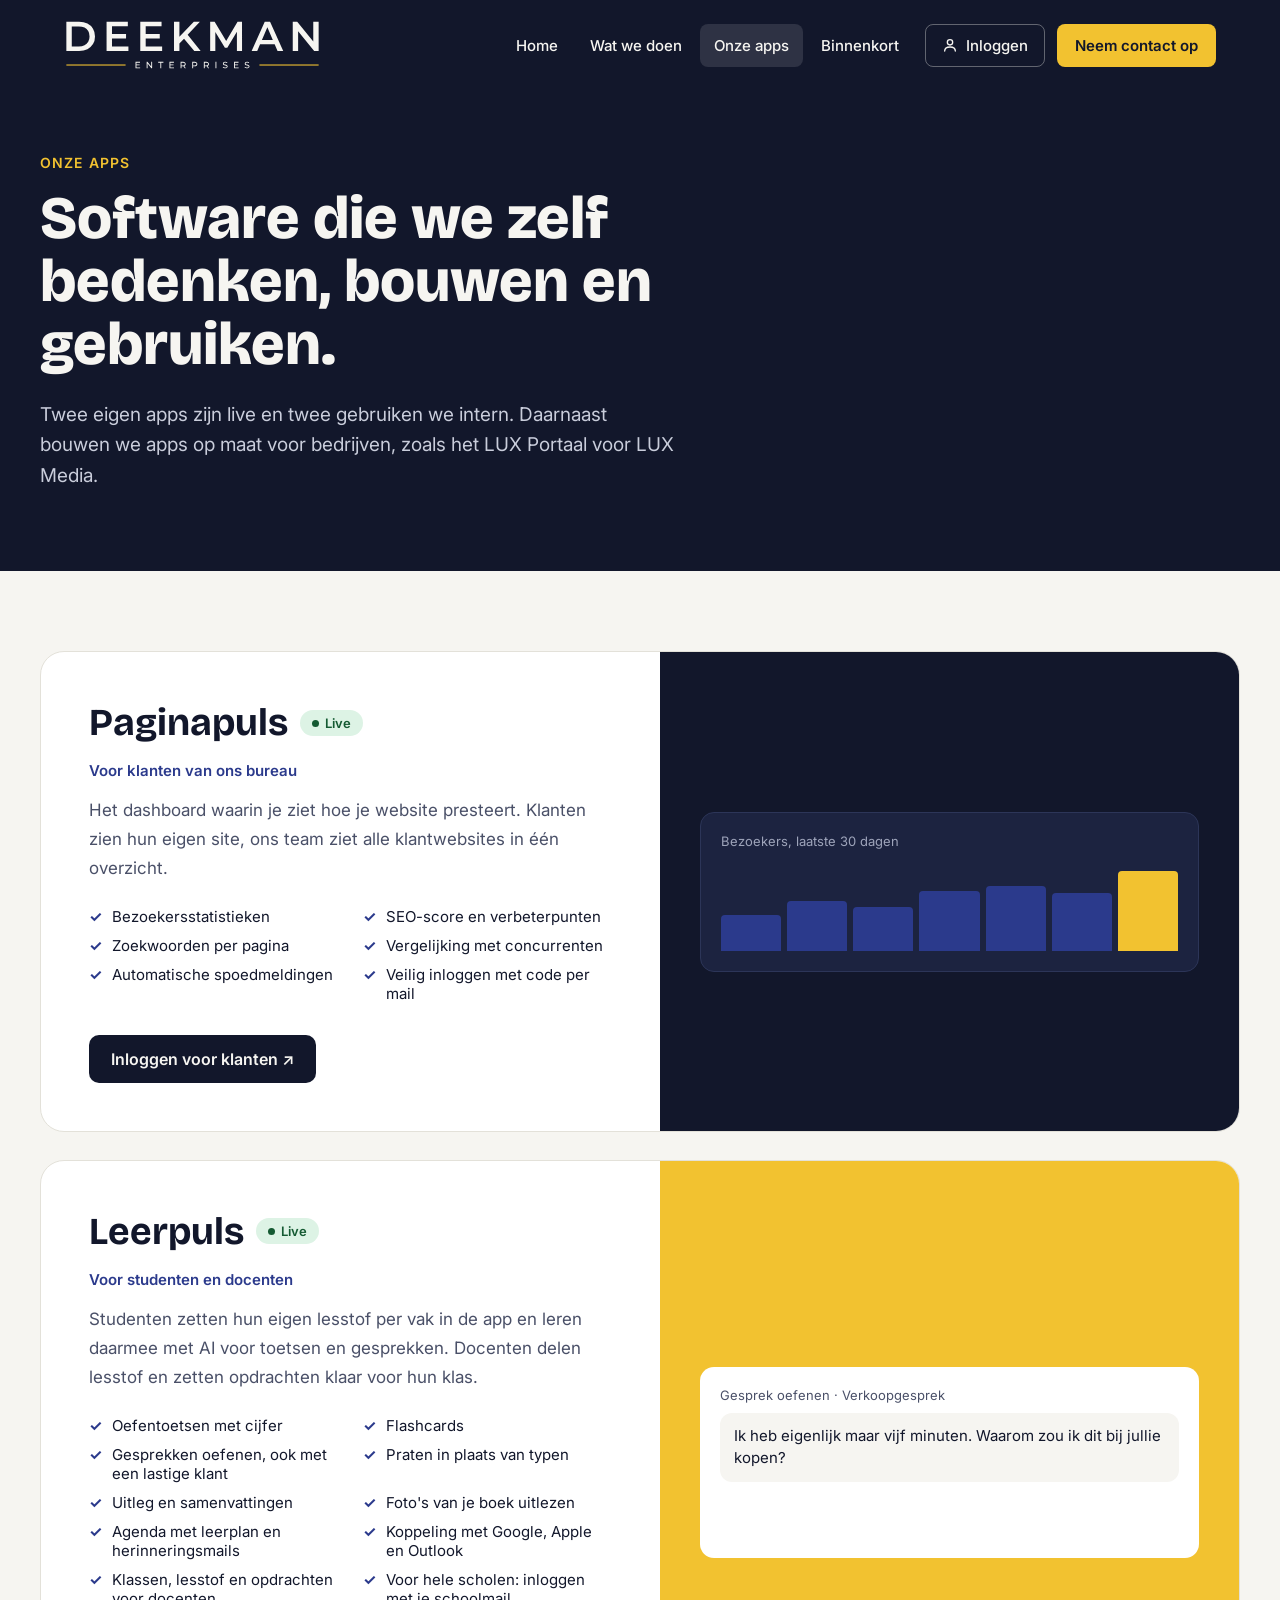
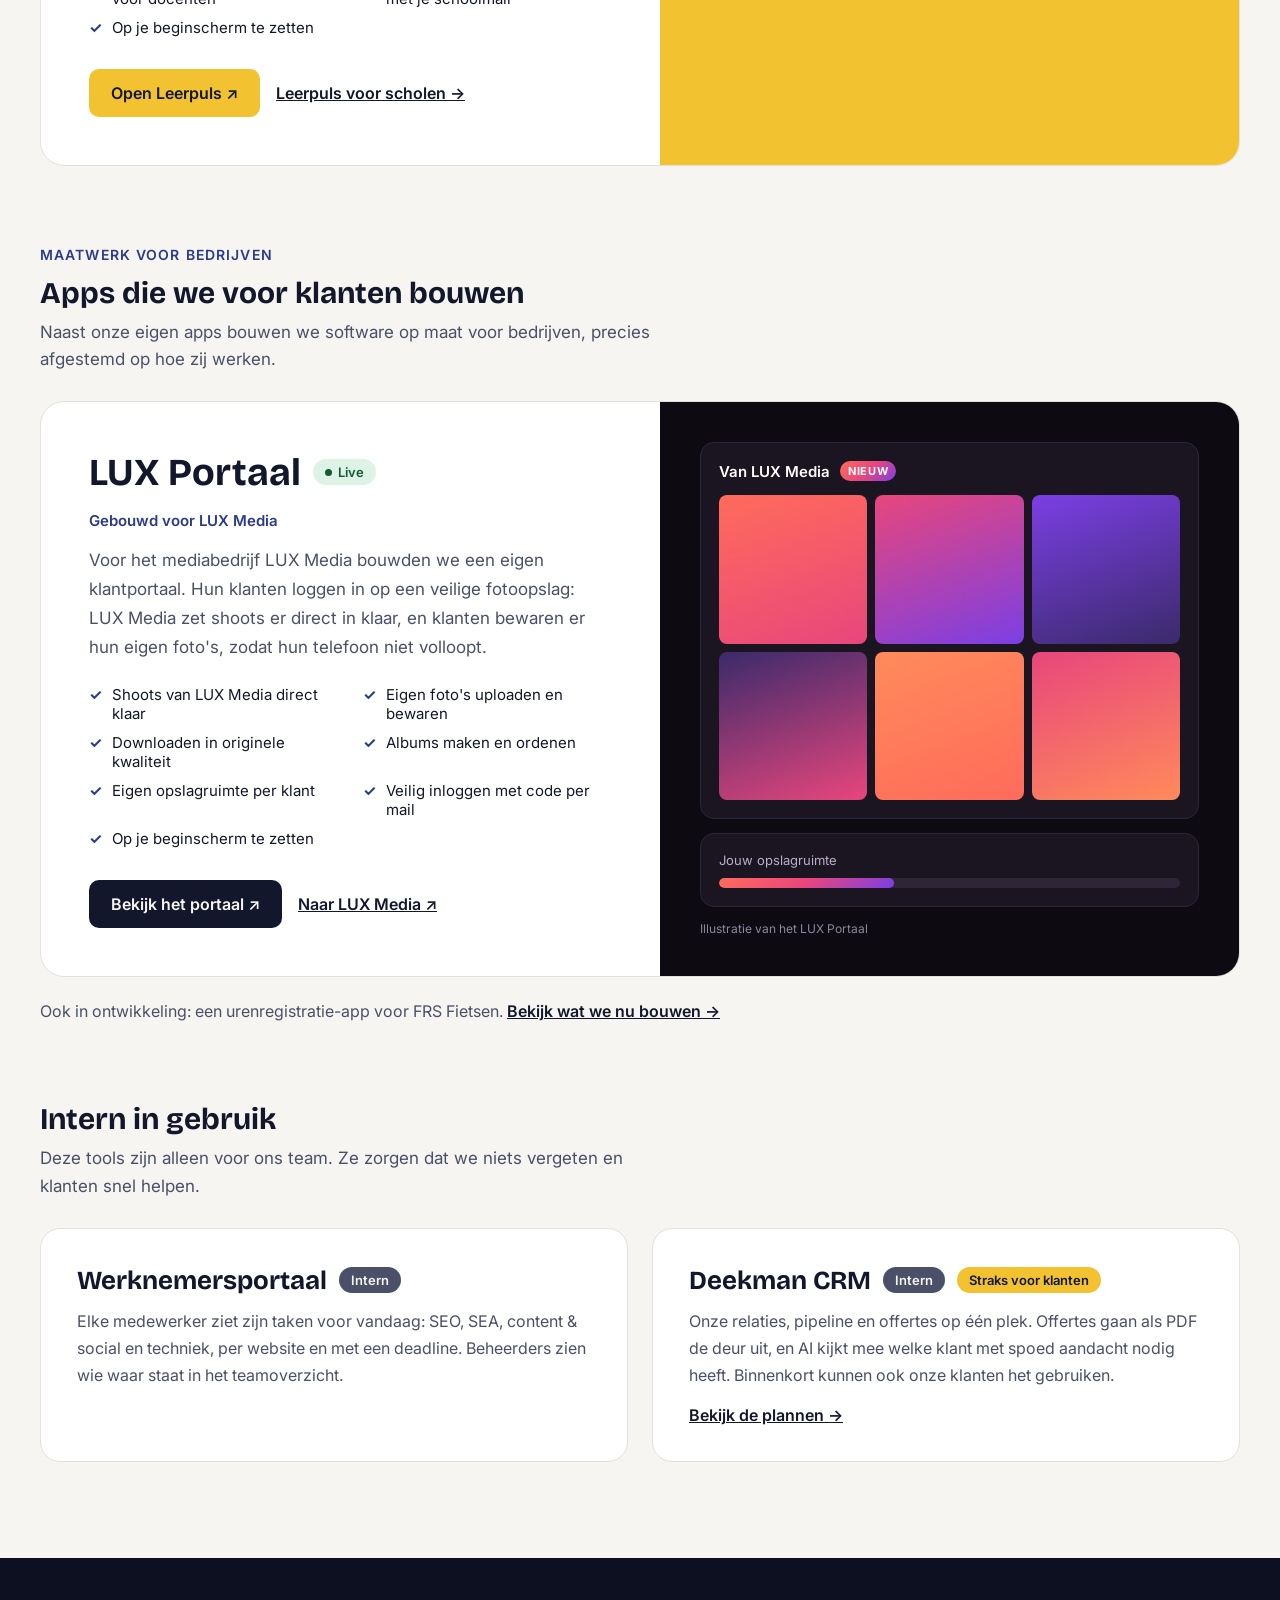
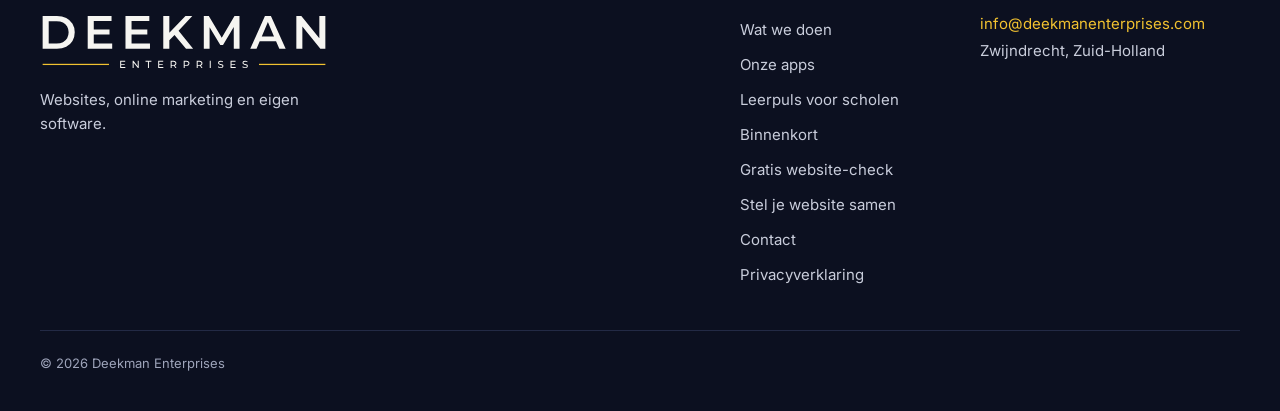
==== apps.html @ 49da26d2 "Add files via upload" ====
<!doctype html>
<html lang="nl">
<head>
<meta charset="utf-8">
<meta name="viewport" content="width=device-width, initial-scale=1">
<title>Onze apps — Deekman Enterprises</title>
<meta name="description" content="Paginapuls (website-dashboard voor klanten) en Leerpuls (leren met AI voor studenten en docenten): de eigen apps van Deekman Enterprises.">
<link rel="canonical" href="https://deekmanenterprises.com/apps.html">
<meta property="og:type" content="website">
<meta property="og:site_name" content="Deekman Enterprises">
<meta property="og:title" content="Onze apps — Deekman Enterprises">
<meta property="og:description" content="Paginapuls (website-dashboard voor klanten) en Leerpuls (leren met AI voor studenten en docenten): de eigen apps van Deekman Enterprises.">
<meta property="og:url" content="https://deekmanenterprises.com/apps.html">
<meta property="og:locale" content="nl_NL">
<meta name="theme-color" content="#12172B">
<meta property="og:image" content="https://deekmanenterprises.com/og-image.png">
<link rel="icon" href="favicon.svg" type="image/svg+xml">
<link rel="icon" href="favicon-32.png" sizes="32x32" type="image/png">
<link rel="apple-touch-icon" href="apple-touch-icon.png">
<link rel="preconnect" href="https://fonts.googleapis.com">
<link rel="preconnect" href="https://fonts.gstatic.com" crossorigin>
<link href="https://fonts.googleapis.com/css2?family=Bricolage+Grotesque:wght@500;700;800&amp;family=Inter:wght@400;500;600&amp;display=swap" rel="stylesheet">
<link rel="stylesheet" href="style.css">
</head>
<body>
<div style="font-family: Inter, system-ui, sans-serif; color: #12172B; background: #F6F5F1; min-height: 100vh">

<header role="banner" style="background: #12172B; color: #F6F5F1">
<div style="max-width: 1200px; margin: 0 auto; padding: 16px 24px; display: flex; flex-wrap: wrap; align-items: center; justify-content: space-between; gap: 16px">
<a href="./" style="display: flex; align-items: center; min-height: 44px; padding: 4px 0">
<img src="logo-licht.svg" alt="Deekman Enterprises" style="height: 50px; width: auto; display: block">
</a>
<button class="menu-btn" type="button" aria-expanded="false" aria-controls="hoofdmenu">Menu</button>
<nav id="hoofdmenu" aria-label="Hoofdmenu" style="display: flex; flex-wrap: wrap; align-items: center; gap: 4px; font-size: 15px; font-weight: 500">
<a href="./" style="color: #F6F5F1; text-decoration: none; padding: 12px 14px; border-radius: 8px">Home</a>
<a href="diensten.html" style="color: #F6F5F1; text-decoration: none; padding: 12px 14px; border-radius: 8px">Wat we doen</a>
<a href="apps.html" aria-current="page" style="color: #F6F5F1; text-decoration: none; padding: 12px 14px; border-radius: 8px; background: rgba(246,245,241,0.12)">Onze apps</a>
<a href="binnenkort.html" style="color: #F6F5F1; text-decoration: none; padding: 12px 14px; border-radius: 8px">Binnenkort</a>
<a href="inloggen.html" style="display: inline-flex; align-items: center; gap: 8px; color: #F6F5F1; text-decoration: none; padding: 11px 16px; border-radius: 8px; border: 1px solid rgba(246,245,241,0.35); margin-left: 8px"><svg width="16" height="16" viewBox="0 0 24 24" fill="none" stroke="currentColor" stroke-width="2" stroke-linecap="round" stroke-linejoin="round" aria-hidden="true"><circle cx="12" cy="8" r="4"></circle><path d="M4 21c0-4 4-6 8-6s8 2 8 6"></path></svg>Inloggen</a>
<a href="contact.html" style="color: #12172B; background: #F2C230; text-decoration: none; padding: 12px 18px; border-radius: 8px; font-weight: 600; margin-left: 8px">Neem contact op</a>
</nav>
</div>
</header>
<main id="inhoud">

<section style="background: #12172B; color: #F6F5F1; padding: 64px 24px 80px">
<div style="max-width: 1200px; margin: 0 auto">
<p style="margin: 0 0 16px; font-size: 14px; font-weight: 600; letter-spacing: 0.08em; text-transform: uppercase; color: #F2C230">Onze apps</p>
<h1 style="margin: 0; font-family: 'Bricolage Grotesque', sans-serif; font-weight: 800; font-size: clamp(38px, 5vw, 60px); line-height: 1.05; max-width: 820px">Software die we zelf bedenken, bouwen en gebruiken.</h1>
<p style="margin: 24px 0 0; font-size: 19px; line-height: 1.6; color: #C9CDDB; max-width: 640px">Twee eigen apps zijn live en twee gebruiken we intern. Daarnaast bouwen we apps op maat voor bedrijven, zoals het LUX Portaal voor LUX Media.</p>
</div>
</section>

<section style="padding: 80px 24px 40px">
<div style="max-width: 1200px; margin: 0 auto; display: flex; flex-direction: column; gap: 28px">

<article style="background: #FFFFFF; border: 1px solid #E3E1D9; border-radius: 24px; overflow: hidden; display: flex; flex-wrap: wrap">
<div style="flex: 1 1 420px; min-width: 0; padding: 48px; display: flex; flex-direction: column; gap: 16px">
<div style="display: flex; flex-wrap: wrap; align-items: center; gap: 12px">
<h2 style="margin: 0; font-family: 'Bricolage Grotesque', sans-serif; font-weight: 700; font-size: 38px">Paginapuls</h2>
<span style="font-size: 13px; font-weight: 600; color: #145A32; background: #DDF3E5; padding: 5px 12px; border-radius: 99px">Live</span>
</div>
<p style="margin: 0; font-size: 15px; font-weight: 600; color: #2B3A8C">Voor klanten van ons bureau</p>
<p style="margin: 0; color: #4A5068; line-height: 1.7; font-size: 17px">Het dashboard waarin je ziet hoe je website presteert. Klanten zien hun eigen site, ons team ziet alle klantwebsites in één overzicht.</p>
<ul style="margin: 8px 0 0; padding: 0; list-style: none; display: grid; grid-template-columns: repeat(auto-fit, minmax(220px, 1fr)); gap: 10px 24px; font-size: 15px">
<li style="display: flex; gap: 10px"><span style="color: #2B3A8C; font-weight: 700" aria-hidden="true">✓</span>Bezoekersstatistieken</li>
<li style="display: flex; gap: 10px"><span style="color: #2B3A8C; font-weight: 700" aria-hidden="true">✓</span>SEO-score en verbeterpunten</li>
<li style="display: flex; gap: 10px"><span style="color: #2B3A8C; font-weight: 700" aria-hidden="true">✓</span>Zoekwoorden per pagina</li>
<li style="display: flex; gap: 10px"><span style="color: #2B3A8C; font-weight: 700" aria-hidden="true">✓</span>Vergelijking met concurrenten</li>
<li style="display: flex; gap: 10px"><span style="color: #2B3A8C; font-weight: 700" aria-hidden="true">✓</span>Automatische spoedmeldingen</li>
<li style="display: flex; gap: 10px"><span style="color: #2B3A8C; font-weight: 700" aria-hidden="true">✓</span>Veilig inloggen met code per mail</li>
</ul>
<div style="display: flex; flex-wrap: wrap; gap: 12px; margin-top: 16px">
<a href="https://paginapuls.deekmanenterprises.com/" style="background: #12172B; color: #F6F5F1; text-decoration: none; font-weight: 600; padding: 14px 22px; border-radius: 10px">Inloggen voor klanten ↗</a>
</div>
</div>
<div style="flex: 1 1 380px; min-width: 0; background: #12172B; padding: 40px; display: flex; flex-direction: column; justify-content: center; gap: 14px">
<div style="background: #1C2340; border: 1px solid #2C3558; border-radius: 14px; padding: 20px; color: #F6F5F1">
<p style="margin: 0 0 12px; font-size: 13px; color: #9EA4BA">Bezoekers, laatste 30 dagen</p>
<div style="display: flex; align-items: flex-end; gap: 6px; height: 90px" aria-hidden="true">
<span style="flex: 1; height: 40%; background: #2B3A8C; border-radius: 4px 4px 0 0"></span><span style="flex: 1; height: 55%; background: #2B3A8C; border-radius: 4px 4px 0 0"></span><span style="flex: 1; height: 48%; background: #2B3A8C; border-radius: 4px 4px 0 0"></span><span style="flex: 1; height: 66%; background: #2B3A8C; border-radius: 4px 4px 0 0"></span><span style="flex: 1; height: 72%; background: #2B3A8C; border-radius: 4px 4px 0 0"></span><span style="flex: 1; height: 64%; background: #2B3A8C; border-radius: 4px 4px 0 0"></span><span style="flex: 1; height: 88%; background: #F2C230; border-radius: 4px 4px 0 0"></span>
</div>
</div>
</div>
</article>

<article style="background: #FFFFFF; border: 1px solid #E3E1D9; border-radius: 24px; overflow: hidden; display: flex; flex-wrap: wrap">
<div style="flex: 1 1 420px; min-width: 0; padding: 48px; display: flex; flex-direction: column; gap: 16px">
<div style="display: flex; flex-wrap: wrap; align-items: center; gap: 12px">
<h2 style="margin: 0; font-family: 'Bricolage Grotesque', sans-serif; font-weight: 700; font-size: 38px">Leerpuls</h2>
<span style="font-size: 13px; font-weight: 600; color: #145A32; background: #DDF3E5; padding: 5px 12px; border-radius: 99px">Live</span>
</div>
<p style="margin: 0; font-size: 15px; font-weight: 600; color: #2B3A8C">Voor studenten en docenten</p>
<p style="margin: 0; color: #4A5068; line-height: 1.7; font-size: 17px">Studenten zetten hun eigen lesstof per vak in de app en leren daarmee met AI voor toetsen en gesprekken. Docenten delen lesstof en zetten opdrachten klaar voor hun klas.</p>
<ul style="margin: 8px 0 0; padding: 0; list-style: none; display: grid; grid-template-columns: repeat(auto-fit, minmax(220px, 1fr)); gap: 10px 24px; font-size: 15px">
<li style="display: flex; gap: 10px"><span style="color: #2B3A8C; font-weight: 700" aria-hidden="true">✓</span>Oefentoetsen met cijfer</li>
<li style="display: flex; gap: 10px"><span style="color: #2B3A8C; font-weight: 700" aria-hidden="true">✓</span>Flashcards</li>
<li style="display: flex; gap: 10px"><span style="color: #2B3A8C; font-weight: 700" aria-hidden="true">✓</span>Gesprekken oefenen, ook met een lastige klant</li>
<li style="display: flex; gap: 10px"><span style="color: #2B3A8C; font-weight: 700" aria-hidden="true">✓</span>Praten in plaats van typen</li>
<li style="display: flex; gap: 10px"><span style="color: #2B3A8C; font-weight: 700" aria-hidden="true">✓</span>Uitleg en samenvattingen</li>
<li style="display: flex; gap: 10px"><span style="color: #2B3A8C; font-weight: 700" aria-hidden="true">✓</span>Foto's van je boek uitlezen</li>
<li style="display: flex; gap: 10px"><span style="color: #2B3A8C; font-weight: 700" aria-hidden="true">✓</span>Agenda met leerplan en herinneringsmails</li>
<li style="display: flex; gap: 10px"><span style="color: #2B3A8C; font-weight: 700" aria-hidden="true">✓</span>Koppeling met Google, Apple en Outlook</li>
<li style="display: flex; gap: 10px"><span style="color: #2B3A8C; font-weight: 700" aria-hidden="true">✓</span>Klassen, lesstof en opdrachten voor docenten</li>
<li style="display: flex; gap: 10px"><span style="color: #2B3A8C; font-weight: 700" aria-hidden="true">✓</span>Voor hele scholen: inloggen met je schoolmail</li>
<li style="display: flex; gap: 10px"><span style="color: #2B3A8C; font-weight: 700" aria-hidden="true">✓</span>Op je beginscherm te zetten</li>
</ul>
<div style="display: flex; flex-wrap: wrap; gap: 12px; margin-top: 16px">
<a href="https://leerpuls.deekmanenterprises.com/" style="background: #F2C230; color: #12172B; text-decoration: none; font-weight: 600; padding: 14px 22px; border-radius: 10px">Open Leerpuls ↗</a>
<a href="leerpuls-scholen.html" style="color: #12172B; font-weight: 600; padding: 14px 4px">Leerpuls voor scholen →</a>
</div>
</div>
<div style="flex: 1 1 380px; min-width: 0; background: #F2C230; padding: 40px; display: flex; flex-direction: column; justify-content: center; gap: 14px">
<div style="background: #FFFFFF; border-radius: 14px; padding: 20px">
<p style="margin: 0; font-size: 13px; color: #4A5068">Gesprek oefenen · Verkoopgesprek</p>
<p style="margin: 10px 0 0; background: #F6F5F1; border-radius: 12px; padding: 12px 14px; font-size: 15px; line-height: 1.5">Ik heb eigenlijk maar vijf minuten. Waarom zou ik dit bij jullie kopen?</p>
<p style="margin: 10px 0 0 32px; background: #12172B; color: #F6F5F1; border-radius: 12px; padding: 12px 14px; font-size: 15px; line-height: 1.5">Dan houd ik het kort. Wat vindt u het belangrijkst?</p>
</div>
</div>
</article>

</div>
</section>

<section style="padding: 40px 24px 40px">
<div style="max-width: 1200px; margin: 0 auto">
<p style="margin: 0 0 12px; font-size: 14px; font-weight: 600; letter-spacing: 0.08em; text-transform: uppercase; color: #2B3A8C">Maatwerk voor bedrijven</p>
<h2 style="margin: 0 0 8px; font-family: 'Bricolage Grotesque', sans-serif; font-weight: 700; font-size: 30px">Apps die we voor klanten bouwen</h2>
<p style="margin: 0 0 28px; color: #4A5068; font-size: 17px; line-height: 1.6; max-width: 640px">Naast onze eigen apps bouwen we software op maat voor bedrijven, precies afgestemd op hoe zij werken.</p>
<article style="background: #FFFFFF; border: 1px solid #E3E1D9; border-radius: 24px; overflow: hidden; display: flex; flex-wrap: wrap">
<div style="flex: 1 1 420px; min-width: 0; padding: 48px; display: flex; flex-direction: column; gap: 16px">
<div style="display: flex; flex-wrap: wrap; align-items: center; gap: 12px">
<h3 style="margin: 0; font-family: 'Bricolage Grotesque', sans-serif; font-weight: 700; font-size: 38px">LUX Portaal</h3>
<span style="font-size: 13px; font-weight: 600; color: #145A32; background: #DDF3E5; padding: 5px 12px; border-radius: 99px">Live</span>
</div>
<p style="margin: 0; font-size: 15px; font-weight: 600; color: #2B3A8C">Gebouwd voor LUX Media</p>
<p style="margin: 0; color: #4A5068; line-height: 1.7; font-size: 17px">Voor het mediabedrijf LUX Media bouwden we een eigen klantportaal. Hun klanten loggen in op een veilige fotoopslag: LUX Media zet shoots er direct in klaar, en klanten bewaren er hun eigen foto's, zodat hun telefoon niet volloopt.</p>
<ul style="margin: 8px 0 0; padding: 0; list-style: none; display: grid; grid-template-columns: repeat(auto-fit, minmax(220px, 1fr)); gap: 10px 24px; font-size: 15px">
<li style="display: flex; gap: 10px"><span style="color: #2B3A8C; font-weight: 700" aria-hidden="true">✓</span>Shoots van LUX Media direct klaar</li>
<li style="display: flex; gap: 10px"><span style="color: #2B3A8C; font-weight: 700" aria-hidden="true">✓</span>Eigen foto's uploaden en bewaren</li>
<li style="display: flex; gap: 10px"><span style="color: #2B3A8C; font-weight: 700" aria-hidden="true">✓</span>Downloaden in originele kwaliteit</li>
<li style="display: flex; gap: 10px"><span style="color: #2B3A8C; font-weight: 700" aria-hidden="true">✓</span>Albums maken en ordenen</li>
<li style="display: flex; gap: 10px"><span style="color: #2B3A8C; font-weight: 700" aria-hidden="true">✓</span>Eigen opslagruimte per klant</li>
<li style="display: flex; gap: 10px"><span style="color: #2B3A8C; font-weight: 700" aria-hidden="true">✓</span>Veilig inloggen met code per mail</li>
<li style="display: flex; gap: 10px"><span style="color: #2B3A8C; font-weight: 700" aria-hidden="true">✓</span>Op je beginscherm te zetten</li>
</ul>
<div style="display: flex; flex-wrap: wrap; gap: 12px; margin-top: 16px">
<a href="https://app.lux-media.nl/" style="background: #12172B; color: #F6F5F1; text-decoration: none; font-weight: 600; padding: 14px 22px; border-radius: 10px">Bekijk het portaal ↗</a>
<a href="https://lux-media.nl/" style="color: #12172B; font-weight: 600; padding: 14px 4px">Naar LUX Media ↗</a>
</div>
</div>
<div style="flex: 1 1 380px; min-width: 0; background: #0D0A12; padding: 40px; display: flex; flex-direction: column; justify-content: center; gap: 14px">
<div style="background: #1A1520; border: 1px solid #2E2638; border-radius: 14px; padding: 18px; color: #FFFFFF">
<div style="display: flex; align-items: center; gap: 10px; margin-bottom: 14px"><span style="font-weight: 600; font-size: 15px">Van LUX Media</span><span style="font-size: 11px; font-weight: 700; letter-spacing: 0.06em; color: #FFFFFF; background: linear-gradient(135deg, #FF6B5B 0%, #E8467C 50%, #7B3FE4 100%); padding: 3px 8px; border-radius: 99px">NIEUW</span></div>
<div aria-hidden="true" style="display: grid; grid-template-columns: repeat(3, minmax(0, 1fr)); gap: 8px">
<span style="aspect-ratio: 1; border-radius: 8px; background: linear-gradient(160deg, #FF6B5B, #E8467C)"></span>
<span style="aspect-ratio: 1; border-radius: 8px; background: linear-gradient(160deg, #E8467C, #7B3FE4)"></span>
<span style="aspect-ratio: 1; border-radius: 8px; background: linear-gradient(160deg, #7B3FE4, #3B2A6B)"></span>
<span style="aspect-ratio: 1; border-radius: 8px; background: linear-gradient(160deg, #3B2A6B, #E8467C)"></span>
<span style="aspect-ratio: 1; border-radius: 8px; background: linear-gradient(160deg, #FF8A5B, #FF6B5B)"></span>
<span style="aspect-ratio: 1; border-radius: 8px; background: linear-gradient(160deg, #E8467C, #FF8A5B)"></span>
</div>
</div>
<div style="background: #1A1520; border: 1px solid #2E2638; border-radius: 14px; padding: 18px; color: #FFFFFF">
<p style="margin: 0 0 10px; font-size: 13px; color: #B9AFC8">Jouw opslagruimte</p>
<div aria-hidden="true" style="height: 10px; border-radius: 99px; background: #2E2638; overflow: hidden"><span style="display: block; width: 38%; height: 100%; border-radius: 99px; background: linear-gradient(135deg, #FF6B5B 0%, #E8467C 50%, #7B3FE4 100%)"></span></div>
</div>
<p style="margin: 0; font-size: 12px; color: #8F86A0">Illustratie van het LUX Portaal</p>
</div>
</article>
<p style="margin: 24px 0 0; color: #4A5068; font-size: 16px">Ook in ontwikkeling: een urenregistratie-app voor FRS Fietsen. <a href="binnenkort.html" style="font-weight: 600">Bekijk wat we nu bouwen →</a></p>
</div>
</section>

<section style="padding: 40px 24px 96px">
<div style="max-width: 1200px; margin: 0 auto">
<h2 style="margin: 0 0 8px; font-family: 'Bricolage Grotesque', sans-serif; font-weight: 700; font-size: 30px">Intern in gebruik</h2>
<p style="margin: 0 0 28px; color: #4A5068; font-size: 17px; line-height: 1.6; max-width: 640px">Deze tools zijn alleen voor ons team. Ze zorgen dat we niets vergeten en klanten snel helpen.</p>
<div style="display: grid; grid-template-columns: repeat(auto-fit, minmax(320px, 1fr)); gap: 24px">
<article style="background: #FFFFFF; border: 1px solid #E3E1D9; border-radius: 20px; padding: 36px; display: flex; flex-direction: column; gap: 12px">
<div style="display: flex; align-items: center; gap: 12px"><h3 style="margin: 0; font-family: 'Bricolage Grotesque', sans-serif; font-weight: 700; font-size: 26px">Werknemersportaal</h3><span style="font-size: 13px; font-weight: 600; color: #F6F5F1; background: #4A5068; padding: 5px 12px; border-radius: 99px">Intern</span></div>
<p style="margin: 0; color: #4A5068; line-height: 1.7">Elke medewerker ziet zijn taken voor vandaag: SEO, SEA, content &amp; social en techniek, per website en met een deadline. Beheerders zien wie waar staat in het teamoverzicht.</p>
</article>
<article style="background: #FFFFFF; border: 1px solid #E3E1D9; border-radius: 20px; padding: 36px; display: flex; flex-direction: column; gap: 12px">
<div style="display: flex; flex-wrap: wrap; align-items: center; gap: 12px"><h3 style="margin: 0; font-family: 'Bricolage Grotesque', sans-serif; font-weight: 700; font-size: 26px">Deekman CRM</h3><span style="font-size: 13px; font-weight: 600; color: #F6F5F1; background: #4A5068; padding: 5px 12px; border-radius: 99px">Intern</span><span style="font-size: 13px; font-weight: 600; color: #12172B; background: #F2C230; padding: 5px 12px; border-radius: 99px">Straks voor klanten</span></div>
<p style="margin: 0; color: #4A5068; line-height: 1.7">Onze relaties, pipeline en offertes op één plek. Offertes gaan als PDF de deur uit, en AI kijkt mee welke klant met spoed aandacht nodig heeft. Binnenkort kunnen ook onze klanten het gebruiken.</p>
<a href="binnenkort.html" style="font-weight: 600; margin-top: auto; padding-top: 4px">Bekijk de plannen →</a>
</article>
</div>
</div>
</section>

</main>

<footer style="background: #0C1020; color: #C9CDDB; padding: 56px 24px 40px; font-size: 15px">
<div style="max-width: 1200px; margin: 0 auto; display: flex; flex-wrap: wrap; gap: 40px; justify-content: space-between">
<div style="flex: 1 1 280px; min-width: 0">
<img src="logo-licht.svg" alt="Deekman Enterprises" style="height: 56px; width: auto; display: block; margin: 0 0 18px">
<p style="margin: 0; line-height: 1.6; max-width: 320px">Websites, online marketing en eigen software.</p>
</div>
<nav aria-label="Footer" style="flex: 0 1 200px; display: flex; flex-direction: column; gap: 4px">
<a href="diensten.html" style="color: #C9CDDB; text-decoration: none; padding: 6px 0">Wat we doen</a>
<a href="apps.html" style="color: #C9CDDB; text-decoration: none; padding: 6px 0">Onze apps</a>
<a href="leerpuls-scholen.html" style="color: #C9CDDB; text-decoration: none; padding: 6px 0">Leerpuls voor scholen</a>
<a href="binnenkort.html" style="color: #C9CDDB; text-decoration: none; padding: 6px 0">Binnenkort</a>
<a href="website-check.html" style="color: #C9CDDB; text-decoration: none; padding: 6px 0">Gratis website-check</a>
<a href="website-bouwer.html" style="color: #C9CDDB; text-decoration: none; padding: 6px 0">Stel je website samen</a>
<a href="contact.html" style="color: #C9CDDB; text-decoration: none; padding: 6px 0">Contact</a>
<a href="privacy.html" style="color: #C9CDDB; text-decoration: none; padding: 6px 0">Privacyverklaring</a>
</nav>
<div style="flex: 0 1 260px; display: flex; flex-direction: column; gap: 8px">
<a href="mailto:info@deekmanenterprises.com" style="color: #F2C230; text-decoration: none">info@deekmanenterprises.com</a>
<span>Zwijndrecht, Zuid-Holland</span>
</div>
</div>
<p style="max-width: 1200px; margin: 40px auto 0; padding-top: 24px; border-top: 1px solid #232A45; font-size: 13px; color: #9EA4BA">© 2026 Deekman Enterprises</p>
</footer>

</div>
<script src="config.js"></script>
<script src="site.js"></script>
<script src="js/animaties.js"></script>
</body>
</html>
---- style.css ----
/* Deekman Enterprises — basisstijl (de meeste opmaak staat in de pagina's zelf) */
*, *::before, *::after { box-sizing: border-box; }
html { -webkit-text-size-adjust: 100%; }
body { margin: 0; background: #F6F5F1; }
main { overflow-x: clip; } /* animaties die van opzij inschuiven geven nooit een horizontale scrollbalk */
img { max-width: 100%; height: auto; }
a { color: #12172B; }
a:hover { color: #2B3A8C; }
header a:hover, footer a:hover { opacity: 0.85; }
a:focus-visible, button:focus-visible, input:focus-visible, select:focus-visible, textarea:focus-visible {
  outline: 3px solid #F2C230;
  outline-offset: 2px;
}
button:disabled { opacity: 0.6; cursor: wait !important; }
.form-error {
  margin: 4px 0 0;
  padding: 12px 16px;
  border-radius: 10px;
  background: #FBE2DC;
  color: #8A2A12;
  font-size: 15px;
  line-height: 1.5;
}
/* ===== Inloggen: keuzevenster ===== */
.inlog-venster {
  width: min(560px, calc(100vw - 32px)); max-height: calc(100vh - 32px); overflow: auto;
  padding: 28px; border: 0; border-radius: 22px; background: #F6F5F1; color: #12172B;
  font-family: Inter, system-ui, sans-serif; box-shadow: 0 30px 80px rgba(12, 16, 32, 0.45);
}
.inlog-venster::backdrop { background: rgba(12, 16, 32, 0.6); backdrop-filter: blur(3px); }
.inlog-kop { display: flex; align-items: flex-start; justify-content: space-between; gap: 16px; margin-bottom: 20px; }
.inlog-label { margin: 0 0 6px; font-size: 13px; font-weight: 600; letter-spacing: 0.08em; text-transform: uppercase; color: #2B3A8C; }
.inlog-kop h2 { margin: 0; font-family: 'Bricolage Grotesque', sans-serif; font-weight: 800; font-size: 30px; line-height: 1.1; }
.inlog-sluit {
  flex-shrink: 0; width: 44px; height: 44px; display: inline-flex; align-items: center; justify-content: center;
  border: 1px solid #D6D3C8; border-radius: 12px; background: #FFFFFF; color: #12172B; cursor: pointer;
}
.inlog-sluit:hover { background: #ECEAE3; }
.inlog-lijst { list-style: none; margin: 0; padding: 0; display: flex; flex-direction: column; gap: 12px; }
.inlog-optie {
  display: flex; align-items: center; gap: 16px; padding: 18px; border-radius: 16px;
  background: #FFFFFF; border: 1px solid #E3E1D9; text-decoration: none; color: #12172B;
  transition: border-color 0.2s ease, transform 0.2s ease, box-shadow 0.2s ease;
}
.inlog-optie:hover, .inlog-optie:focus-visible { border-color: #12172B; color: #12172B; }
.inlog-icoon { width: 52px; height: 52px; flex-shrink: 0; border-radius: 14px; display: flex; align-items: center; justify-content: center; }
.inlog-tekst { flex: 1; min-width: 0; display: flex; flex-direction: column; gap: 2px; }
.inlog-groep { font-size: 13px; font-weight: 600; color: #2B3A8C; }
.inlog-app { font-family: 'Bricolage Grotesque', sans-serif; font-weight: 700; font-size: 21px; line-height: 1.2; }
.inlog-uitleg { font-size: 14px; color: #4A5068; }
.inlog-pijl { font-size: 20px; font-weight: 600; transition: transform 0.2s ease; }
.inlog-voet { margin: 18px 0 0; font-size: 14px; color: #4A5068; }
@media (prefers-reduced-motion: no-preference) {
  .inlog-venster[open] { animation: venster-in 0.28s cubic-bezier(0.2, 0.7, 0.2, 1); }
  .inlog-venster[open]::backdrop { animation: achtergrond-in 0.28s ease; }
  .inlog-optie:hover { transform: translateY(-2px); box-shadow: 0 10px 24px rgba(18, 23, 43, 0.10); }
  .inlog-optie:hover .inlog-pijl { transform: translateX(4px); }
}
@keyframes venster-in { from { opacity: 0; transform: translateY(16px) scale(0.98); } to { opacity: 1; transform: none; } }
@keyframes achtergrond-in { from { opacity: 0; } to { opacity: 1; } }
@media (max-width: 480px) {
  .inlog-venster { padding: 20px; }
  .inlog-kop h2 { font-size: 25px; }
  .inlog-optie { padding: 14px; gap: 12px; }
  .inlog-icoon { width: 44px; height: 44px; }
}

/* ===== Animaties (alleen als bezoeker geen "minder beweging" heeft ingesteld) ===== */
.voortgang {
  position: fixed; top: 0; left: 0; right: 0; height: 3px; z-index: 100;
  background: #F2C230; transform-origin: 0 50%; transform: scaleX(0); pointer-events: none;
}
@keyframes omhoog { from { opacity: 0; transform: translateY(18px); } to { opacity: 1; transform: none; } }
@keyframes van-rechts { from { opacity: 0; transform: translateX(40px); } to { opacity: 1; transform: none; } }
@keyframes zweef { 0%, 100% { transform: translateY(0); } 50% { transform: translateY(-6px); } }
@keyframes puls { 0% { stroke-dashoffset: var(--len); } 40%, 65% { stroke-dashoffset: 0; } 100% { stroke-dashoffset: calc(var(--len) * -1); } }
@keyframes stip { 0% { box-shadow: 0 0 0 0 rgba(20, 90, 50, 0.55); } 70%, 100% { box-shadow: 0 0 0 7px rgba(20, 90, 50, 0); } }
@keyframes tik { 0%, 60%, 100% { transform: translateY(0); opacity: 0.4; } 30% { transform: translateY(-4px); opacity: 1; } }
@keyframes scan { from { transform: translateX(-100%); } to { transform: translateX(250%); } }

@media (prefers-reduced-motion: no-preference) {
  .anim .reveal {
    opacity: 0; transform: translateY(28px);
    transition: opacity 0.8s cubic-bezier(0.2, 0.7, 0.2, 1), transform 0.8s cubic-bezier(0.2, 0.7, 0.2, 1);
    transition-delay: var(--d, 0s);
  }
  .anim .reveal.in { opacity: 1; transform: none; }

  .anim .hero-regel { display: inline-block; animation: omhoog 0.9s cubic-bezier(0.2, 0.7, 0.2, 1) both; animation-delay: var(--d, 0s); }
  .anim .van-rechts { animation: van-rechts 0.9s cubic-bezier(0.2, 0.7, 0.2, 1) both; animation-delay: var(--d, 0s); }
  .anim .zweef { animation: zweef 6s ease-in-out infinite; animation-delay: var(--d, 0s); }
  .anim .zweef:hover { animation-play-state: paused; }
  .anim .pop-in { animation: omhoog 0.6s cubic-bezier(0.2, 0.7, 0.2, 1) both; animation-delay: var(--d, 0s); }

  .anim .puls-lijn { stroke-dasharray: var(--len); stroke-dashoffset: var(--len); animation: puls 2.6s ease-in-out infinite; }

  .anim .live-stip::before {
    content: ""; display: inline-block; width: 7px; height: 7px; border-radius: 50%;
    background: currentColor; margin-right: 6px; vertical-align: 1px; animation: stip 1.8s ease-out infinite;
  }

  .anim .balk { transform: scaleY(0); transform-origin: 50% 100%; transition: transform 1s cubic-bezier(0.2, 0.7, 0.2, 1); transition-delay: var(--d, 0s); }
  .anim .balk.groei { transform: none; }

  .anim .bubbel { opacity: 0; transform: translateY(10px) scale(0.97); transition: opacity 0.5s ease, transform 0.5s cubic-bezier(0.2, 0.7, 0.2, 1); }
  .anim .bubbel.in { opacity: 1; transform: none; }
  .typt { display: inline-flex; gap: 4px; margin: 10px 0 0 32px; padding: 12px 14px; border-radius: 12px; background: #12172B; }
  .typt i { width: 6px; height: 6px; border-radius: 50%; background: #F6F5F1; animation: tik 1s ease-in-out infinite; }
  .typt i:nth-child(2) { animation-delay: 0.15s; }
  .typt i:nth-child(3) { animation-delay: 0.3s; }

  .anim .kaart-hover { transition: transform 0.25s ease, box-shadow 0.25s ease; }
  .anim .kaart-hover:hover { transform: translateY(-5px); box-shadow: 0 16px 34px rgba(18, 23, 43, 0.12); }

  main a[style*="border-radius: 10px"], main button[type="submit"], header a[style*="background: #F2C230"] {
    transition: transform 0.2s ease, box-shadow 0.2s ease, filter 0.2s ease;
  }
  main a[style*="border-radius: 10px"]:hover, main button[type="submit"]:hover, header a[style*="background: #F2C230"]:hover {
    transform: translateY(-2px); box-shadow: 0 10px 22px rgba(18, 23, 43, 0.22);
  }

  /* Website-bouwer: voorbeeld verandert vloeiend van kleur en vorm */
  [data-style^="p."] { transition: background-color 0.45s ease, color 0.45s ease, border-radius 0.45s ease; }

  /* Website-check: scanbalk tijdens het meten */
  [data-if="isBezig"] [role="status"] { position: relative; overflow: hidden; }
  [data-if="isBezig"] [role="status"]::after {
    content: ""; position: absolute; left: 0; bottom: 0; height: 4px; width: 40%;
    background: #F2C230; border-radius: 4px; animation: scan 1.4s ease-in-out infinite;
  }
}

/* Live teller: verborgen tot er een echt getal is */
.teller-blok:not(.zichtbaar) { display: none !important; }
[data-teller] { font-variant-numeric: tabular-nums; }
.hp { position: absolute !important; left: -9999px !important; width: 1px; height: 1px; overflow: hidden; }

/* Menuknop, alleen op smalle schermen */
.menu-btn {
  display: none;
  font: inherit;
  font-size: 15px;
  font-weight: 600;
  min-height: 44px;
  padding: 10px 16px;
  border-radius: 8px;
  border: 1px solid rgba(246, 245, 241, 0.35);
  background: transparent;
  color: #F6F5F1;
  cursor: pointer;
}
@media (max-width: 820px) {
  .menu-btn { display: inline-flex; align-items: center; }
  header img { height: 40px !important; }
  #hoofdmenu { display: none !important; width: 100%; flex-direction: column; align-items: stretch !important; }
  #hoofdmenu.open { display: flex !important; }
  #hoofdmenu a { margin-left: 0 !important; }
}
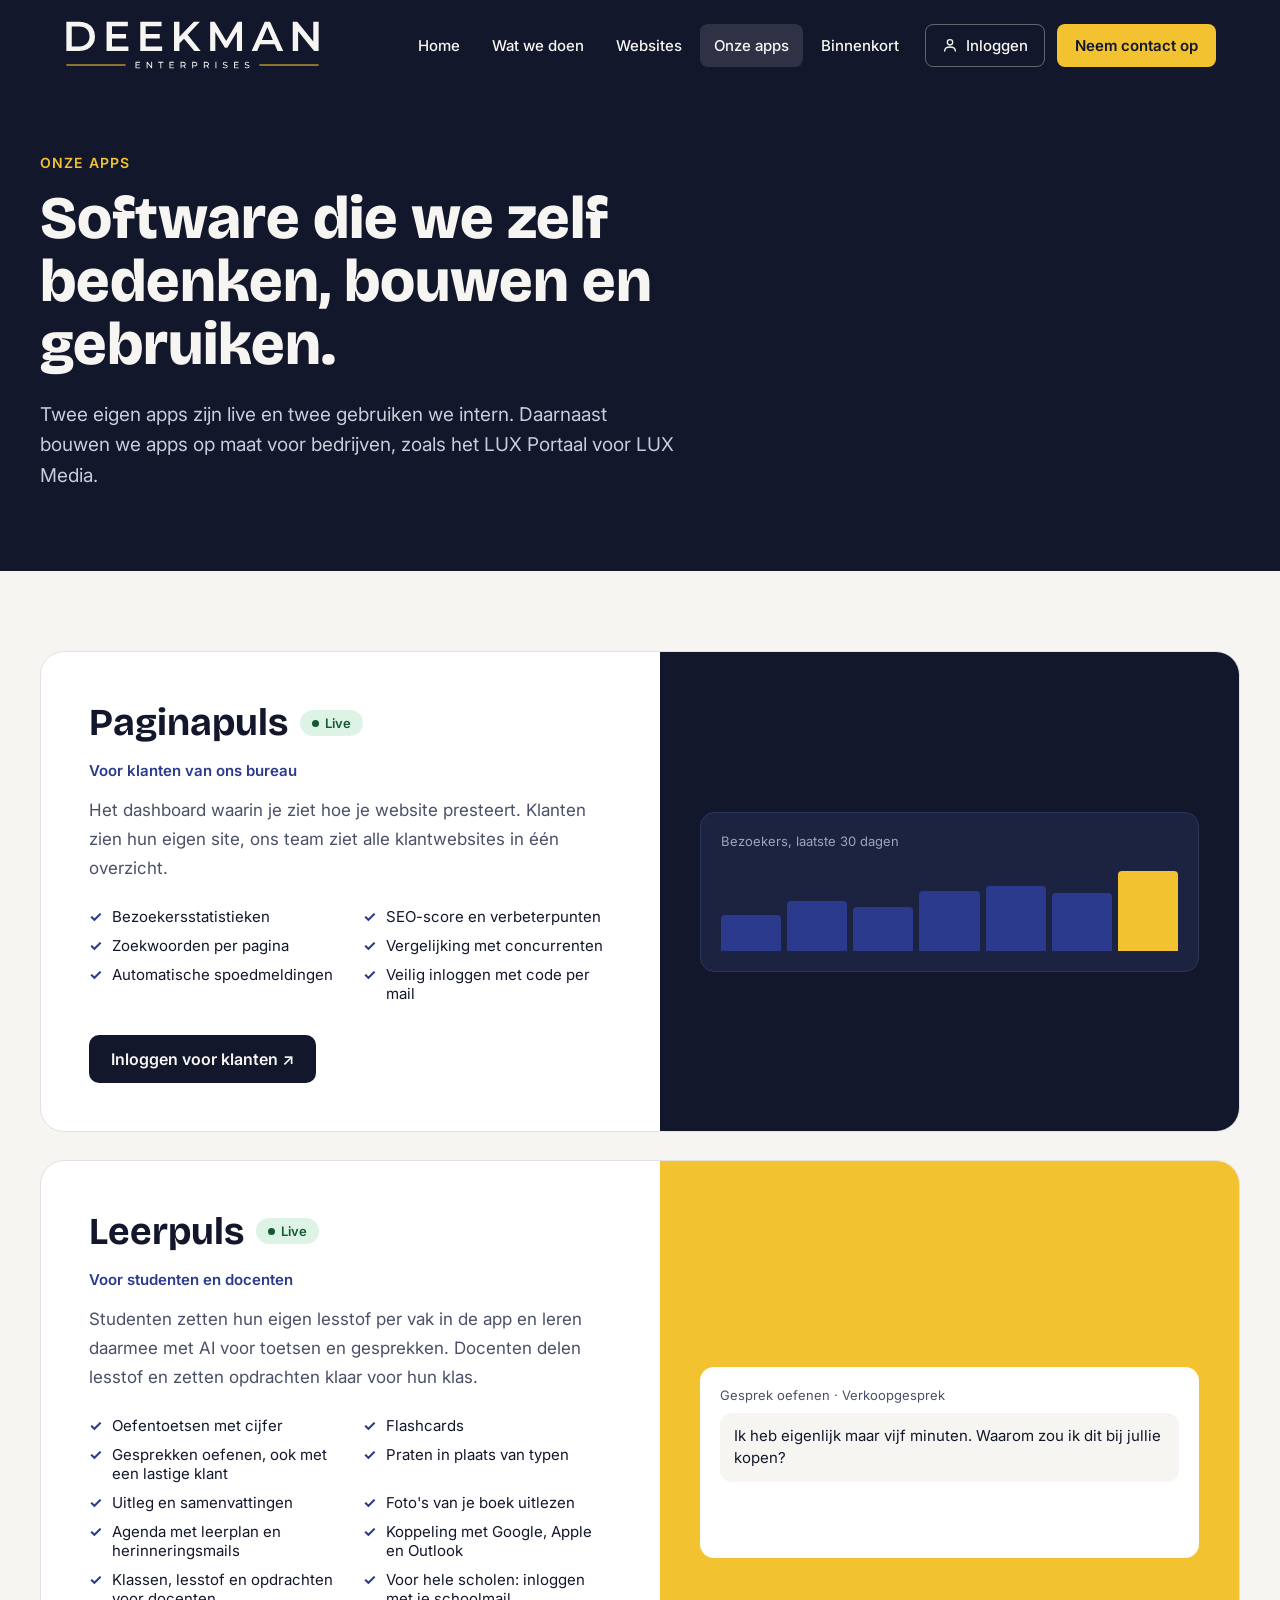
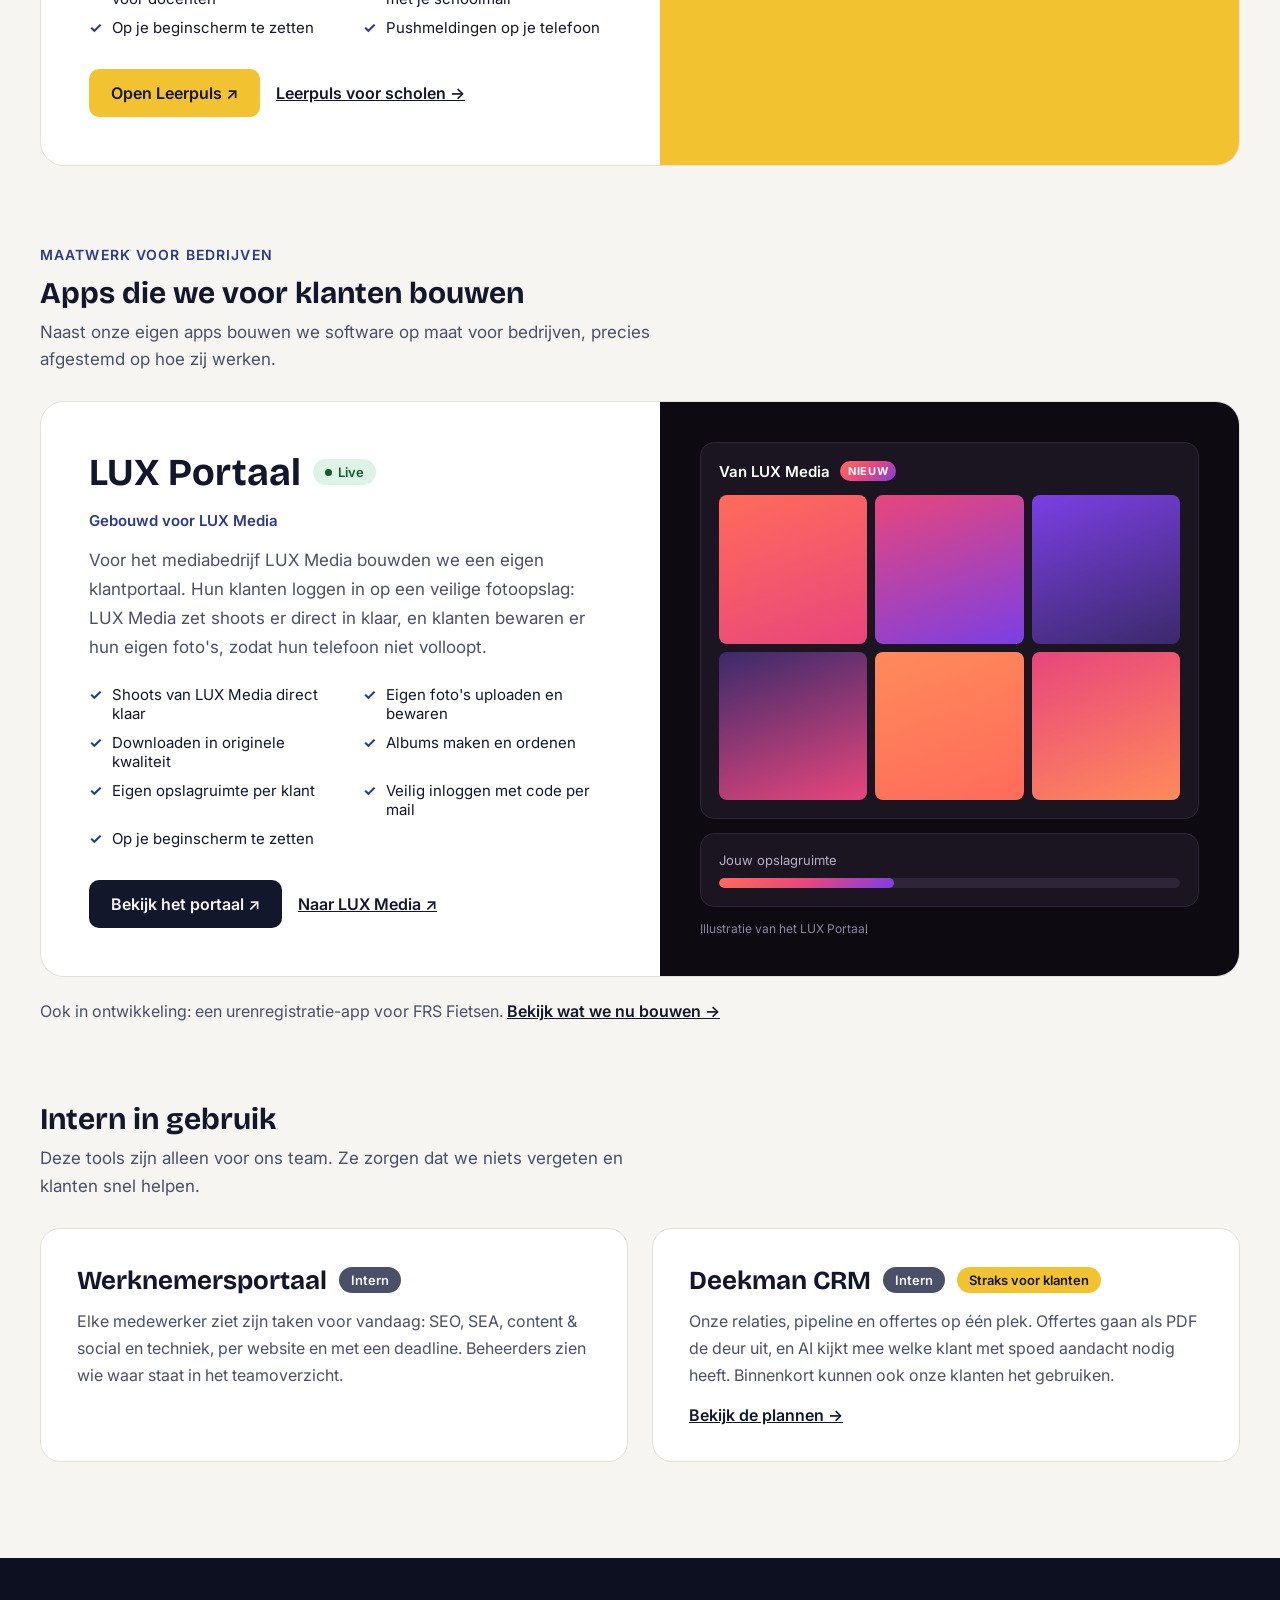
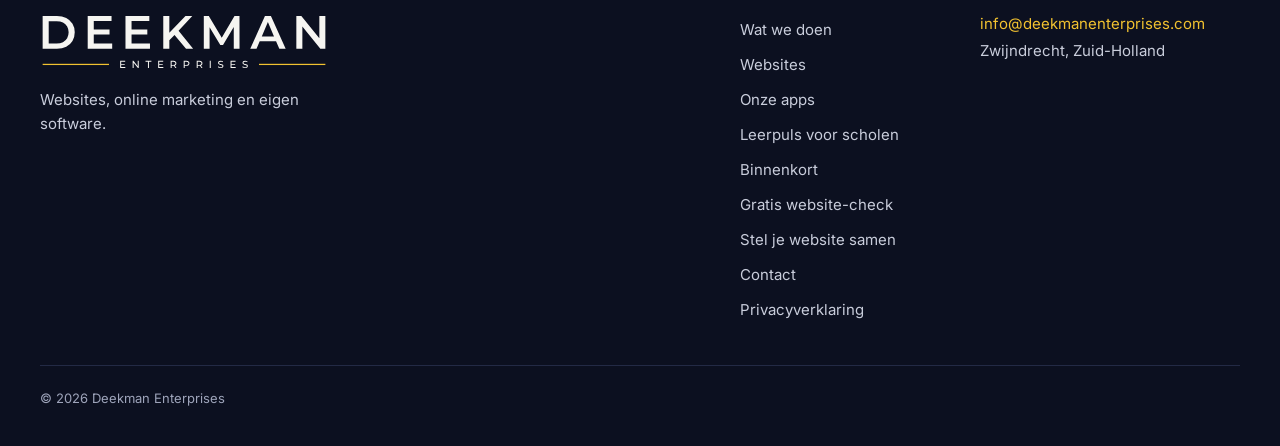
==== commit a544cb13: "Add files via upload" ====
--- a/apps.html
+++ b/apps.html
@@ -34,6 +34,7 @@
 <nav id="hoofdmenu" aria-label="Hoofdmenu" style="display: flex; flex-wrap: wrap; align-items: center; gap: 4px; font-size: 15px; font-weight: 500">
 <a href="./" style="color: #F6F5F1; text-decoration: none; padding: 12px 14px; border-radius: 8px">Home</a>
 <a href="diensten.html" style="color: #F6F5F1; text-decoration: none; padding: 12px 14px; border-radius: 8px">Wat we doen</a>
+<a href="websites.html" style="color: #F6F5F1; text-decoration: none; padding: 12px 14px; border-radius: 8px">Websites</a>
 <a href="apps.html" aria-current="page" style="color: #F6F5F1; text-decoration: none; padding: 12px 14px; border-radius: 8px; background: rgba(246,245,241,0.12)">Onze apps</a>
 <a href="binnenkort.html" style="color: #F6F5F1; text-decoration: none; padding: 12px 14px; border-radius: 8px">Binnenkort</a>
 <a href="inloggen.html" style="display: inline-flex; align-items: center; gap: 8px; color: #F6F5F1; text-decoration: none; padding: 11px 16px; border-radius: 8px; border: 1px solid rgba(246,245,241,0.35); margin-left: 8px"><svg width="16" height="16" viewBox="0 0 24 24" fill="none" stroke="currentColor" stroke-width="2" stroke-linecap="round" stroke-linejoin="round" aria-hidden="true"><circle cx="12" cy="8" r="4"></circle><path d="M4 21c0-4 4-6 8-6s8 2 8 6"></path></svg>Inloggen</a>
@@ -104,6 +105,7 @@
 <li style="display: flex; gap: 10px"><span style="color: #2B3A8C; font-weight: 700" aria-hidden="true">✓</span>Klassen, lesstof en opdrachten voor docenten</li>
 <li style="display: flex; gap: 10px"><span style="color: #2B3A8C; font-weight: 700" aria-hidden="true">✓</span>Voor hele scholen: inloggen met je schoolmail</li>
 <li style="display: flex; gap: 10px"><span style="color: #2B3A8C; font-weight: 700" aria-hidden="true">✓</span>Op je beginscherm te zetten</li>
+<li style="display: flex; gap: 10px"><span style="color: #2B3A8C; font-weight: 700" aria-hidden="true">✓</span>Pushmeldingen op je telefoon</li>
 </ul>
 <div style="display: flex; flex-wrap: wrap; gap: 12px; margin-top: 16px">
 <a href="https://leerpuls.deekmanenterprises.com/" style="background: #F2C230; color: #12172B; text-decoration: none; font-weight: 600; padding: 14px 22px; border-radius: 10px">Open Leerpuls ↗</a>
@@ -200,6 +202,7 @@
 </div>
 <nav aria-label="Footer" style="flex: 0 1 200px; display: flex; flex-direction: column; gap: 4px">
 <a href="diensten.html" style="color: #C9CDDB; text-decoration: none; padding: 6px 0">Wat we doen</a>
+<a href="websites.html" style="color: #C9CDDB; text-decoration: none; padding: 6px 0">Websites</a>
 <a href="apps.html" style="color: #C9CDDB; text-decoration: none; padding: 6px 0">Onze apps</a>
 <a href="leerpuls-scholen.html" style="color: #C9CDDB; text-decoration: none; padding: 6px 0">Leerpuls voor scholen</a>
 <a href="binnenkort.html" style="color: #C9CDDB; text-decoration: none; padding: 6px 0">Binnenkort</a>
--- a/style.css
+++ b/style.css
@@ -119,6 +119,10 @@
     transform: translateY(-2px); box-shadow: 0 10px 22px rgba(18, 23, 43, 0.22);
   }
 
+  /* Websites die we bouwden: bij hover scrolt de schermafbeelding door de hele site */
+  .site-scroll img { transition: object-position 7s ease-in-out; }
+  .site-voorbeeld:hover .site-scroll img, .site-voorbeeld:focus-visible .site-scroll img { object-position: 50% 100% !important; }
+
   /* Website-bouwer: voorbeeld verandert vloeiend van kleur en vorm */
   [data-style^="p."] { transition: background-color 0.45s ease, color 0.45s ease, border-radius 0.45s ease; }
 
@@ -149,7 +153,14 @@
   color: #F6F5F1;
   cursor: pointer;
 }
-@media (max-width: 820px) {
+/* Middelgrote schermen: menu iets compacter zodat het op één regel past */
+@media (min-width: 1041px) and (max-width: 1240px) {
+  #hoofdmenu { gap: 0 !important; }
+  #hoofdmenu a { padding-left: 10px !important; padding-right: 10px !important; }
+  #hoofdmenu a[href="inloggen.html"], #hoofdmenu a[href="contact.html"] { margin-left: 6px !important; }
+  header img { height: 42px !important; }
+}
+@media (max-width: 1040px) {
   .menu-btn { display: inline-flex; align-items: center; }
   header img { height: 40px !important; }
   #hoofdmenu { display: none !important; width: 100%; flex-direction: column; align-items: stretch !important; }
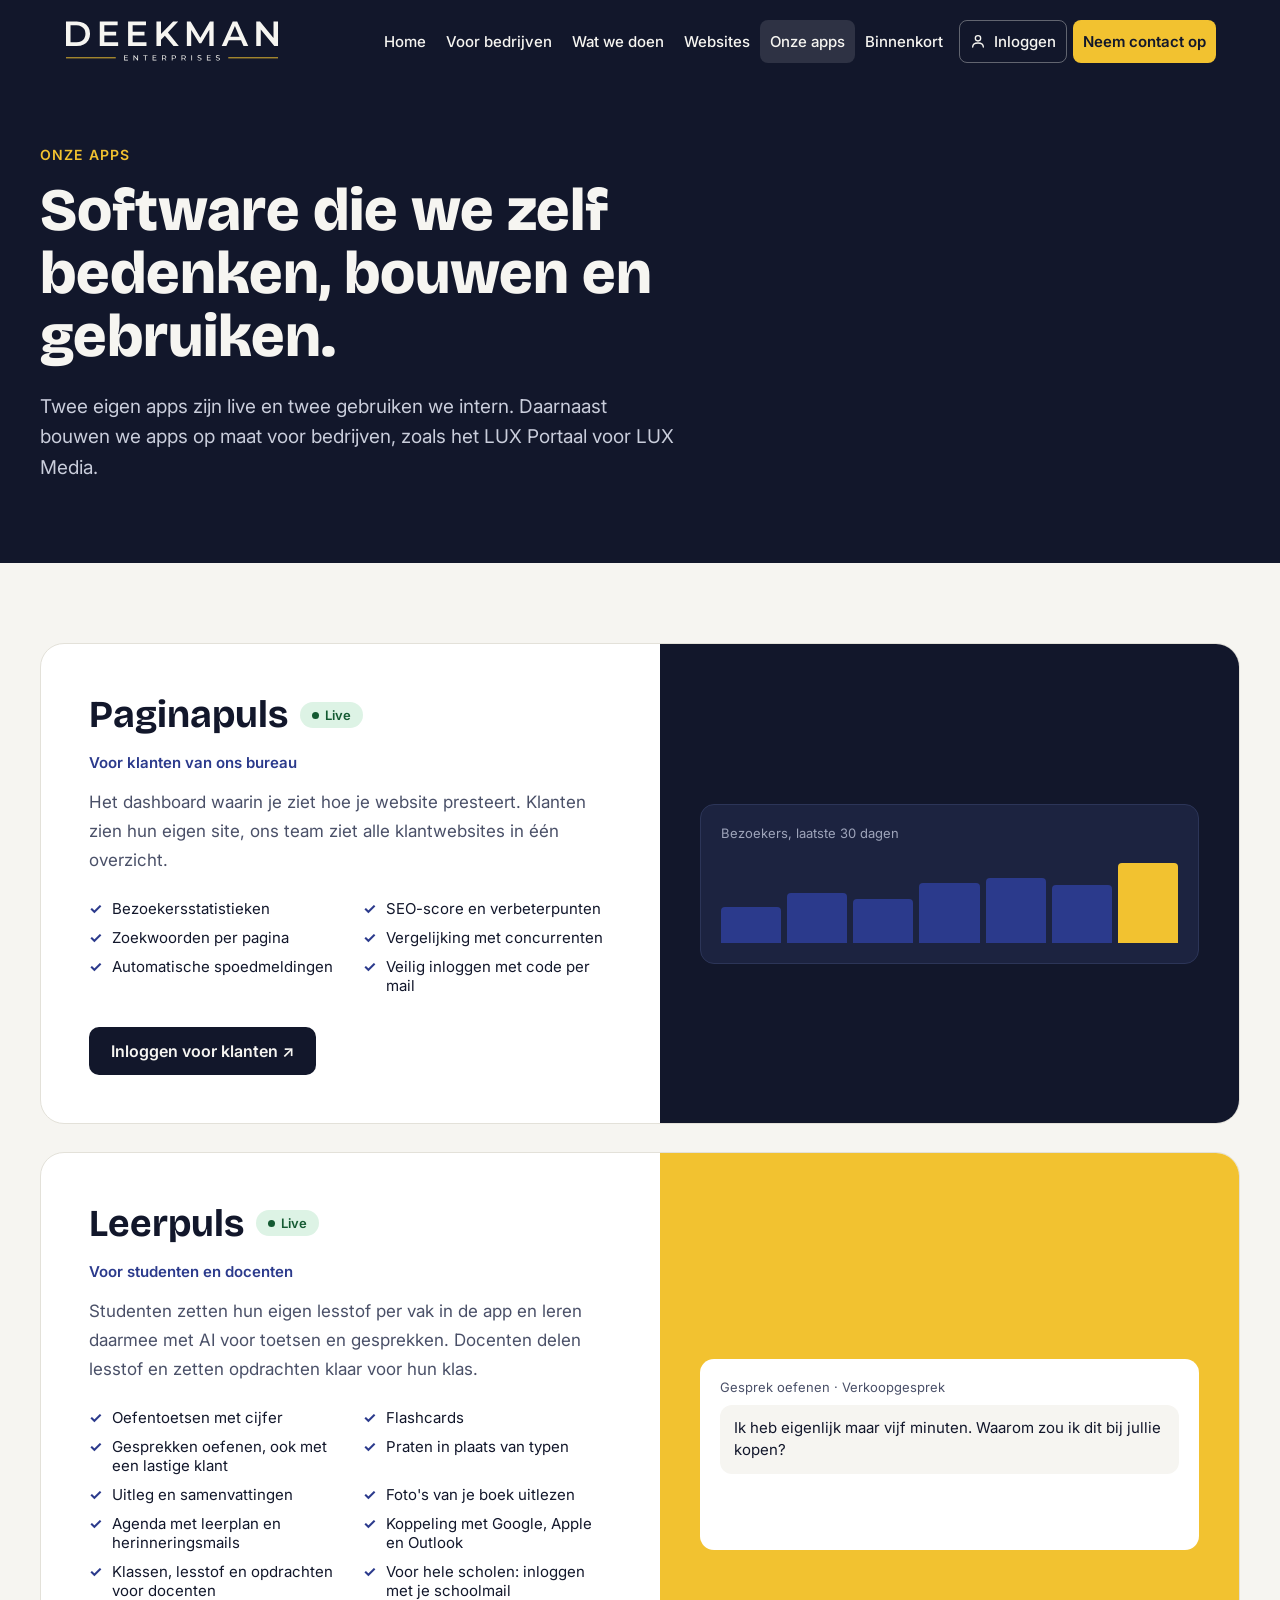
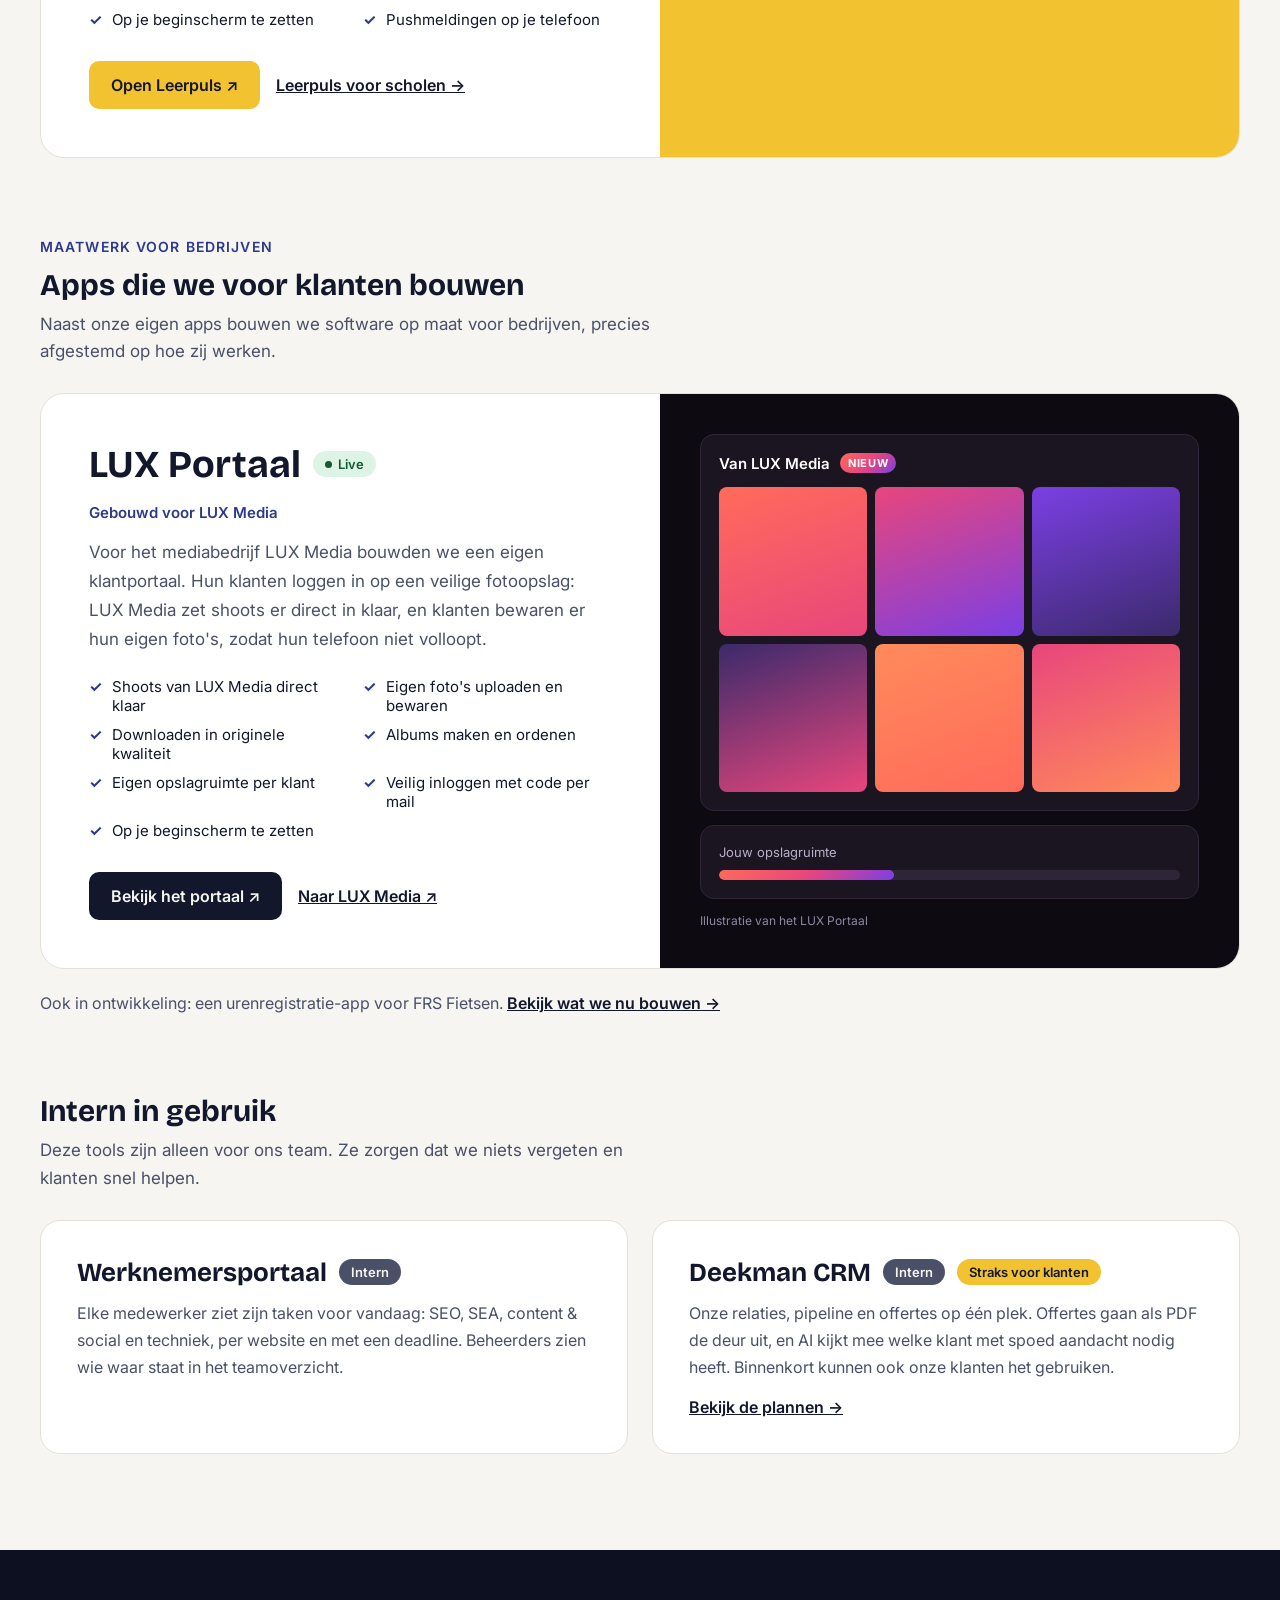
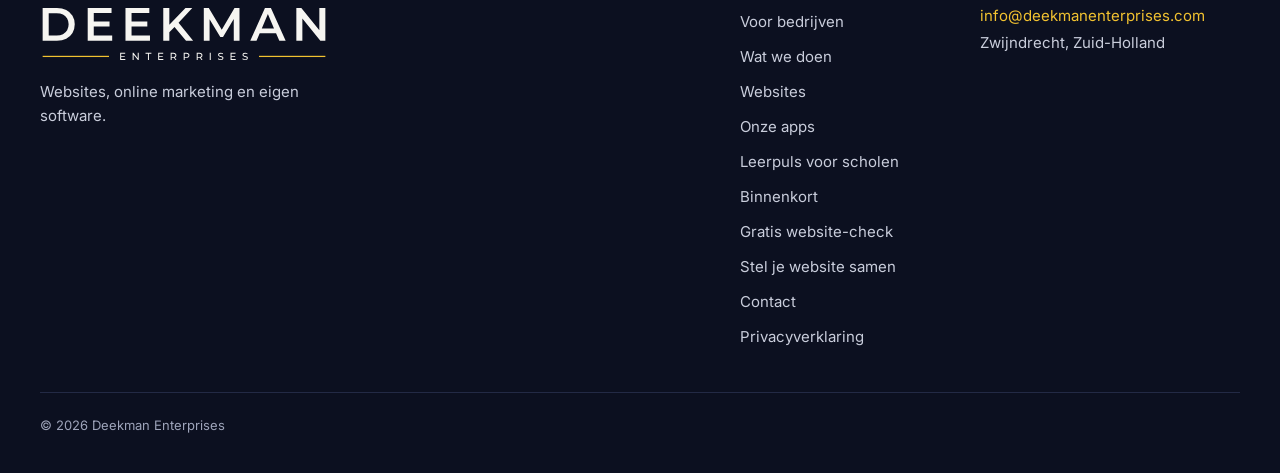
==== commit 7548f8c3: "Add files via upload" ====
--- a/apps.html
+++ b/apps.html
@@ -33,6 +33,7 @@
 <button class="menu-btn" type="button" aria-expanded="false" aria-controls="hoofdmenu">Menu</button>
 <nav id="hoofdmenu" aria-label="Hoofdmenu" style="display: flex; flex-wrap: wrap; align-items: center; gap: 4px; font-size: 15px; font-weight: 500">
 <a href="./" style="color: #F6F5F1; text-decoration: none; padding: 12px 14px; border-radius: 8px">Home</a>
+<a href="voor-bedrijven.html" style="color: #F6F5F1; text-decoration: none; padding: 12px 14px; border-radius: 8px">Voor bedrijven</a>
 <a href="diensten.html" style="color: #F6F5F1; text-decoration: none; padding: 12px 14px; border-radius: 8px">Wat we doen</a>
 <a href="websites.html" style="color: #F6F5F1; text-decoration: none; padding: 12px 14px; border-radius: 8px">Websites</a>
 <a href="apps.html" aria-current="page" style="color: #F6F5F1; text-decoration: none; padding: 12px 14px; border-radius: 8px; background: rgba(246,245,241,0.12)">Onze apps</a>
@@ -201,6 +202,7 @@
 <p style="margin: 0; line-height: 1.6; max-width: 320px">Websites, online marketing en eigen software.</p>
 </div>
 <nav aria-label="Footer" style="flex: 0 1 200px; display: flex; flex-direction: column; gap: 4px">
+<a href="voor-bedrijven.html" style="color: #C9CDDB; text-decoration: none; padding: 6px 0">Voor bedrijven</a>
 <a href="diensten.html" style="color: #C9CDDB; text-decoration: none; padding: 6px 0">Wat we doen</a>
 <a href="websites.html" style="color: #C9CDDB; text-decoration: none; padding: 6px 0">Websites</a>
 <a href="apps.html" style="color: #C9CDDB; text-decoration: none; padding: 6px 0">Onze apps</a>
--- a/style.css
+++ b/style.css
@@ -154,16 +154,22 @@
   cursor: pointer;
 }
 /* Middelgrote schermen: menu iets compacter zodat het op één regel past */
-@media (min-width: 1041px) and (max-width: 1240px) {
+@media (min-width: 1161px) {
   #hoofdmenu { gap: 0 !important; }
   #hoofdmenu a { padding-left: 10px !important; padding-right: 10px !important; }
   #hoofdmenu a[href="inloggen.html"], #hoofdmenu a[href="contact.html"] { margin-left: 6px !important; }
   header img { height: 42px !important; }
 }
-@media (max-width: 1040px) {
+@media (max-width: 1160px) {
   .menu-btn { display: inline-flex; align-items: center; }
   header img { height: 40px !important; }
   #hoofdmenu { display: none !important; width: 100%; flex-direction: column; align-items: stretch !important; }
   #hoofdmenu.open { display: flex !important; }
   #hoofdmenu a { margin-left: 0 !important; }
 }
+
+/* Voor bedrijven: veelgestelde vragen (uitklapbaar) */
+.vraag summary { cursor: pointer; list-style: none; display: flex; justify-content: space-between; gap: 16px; min-height: 28px; }
+.vraag summary::-webkit-details-marker { display: none; }
+.vraag summary::after { content: "+"; flex-shrink: 0; font-weight: 600; font-size: 22px; line-height: 1; color: #2B3A8C; }
+.vraag[open] summary::after { content: "–"; }
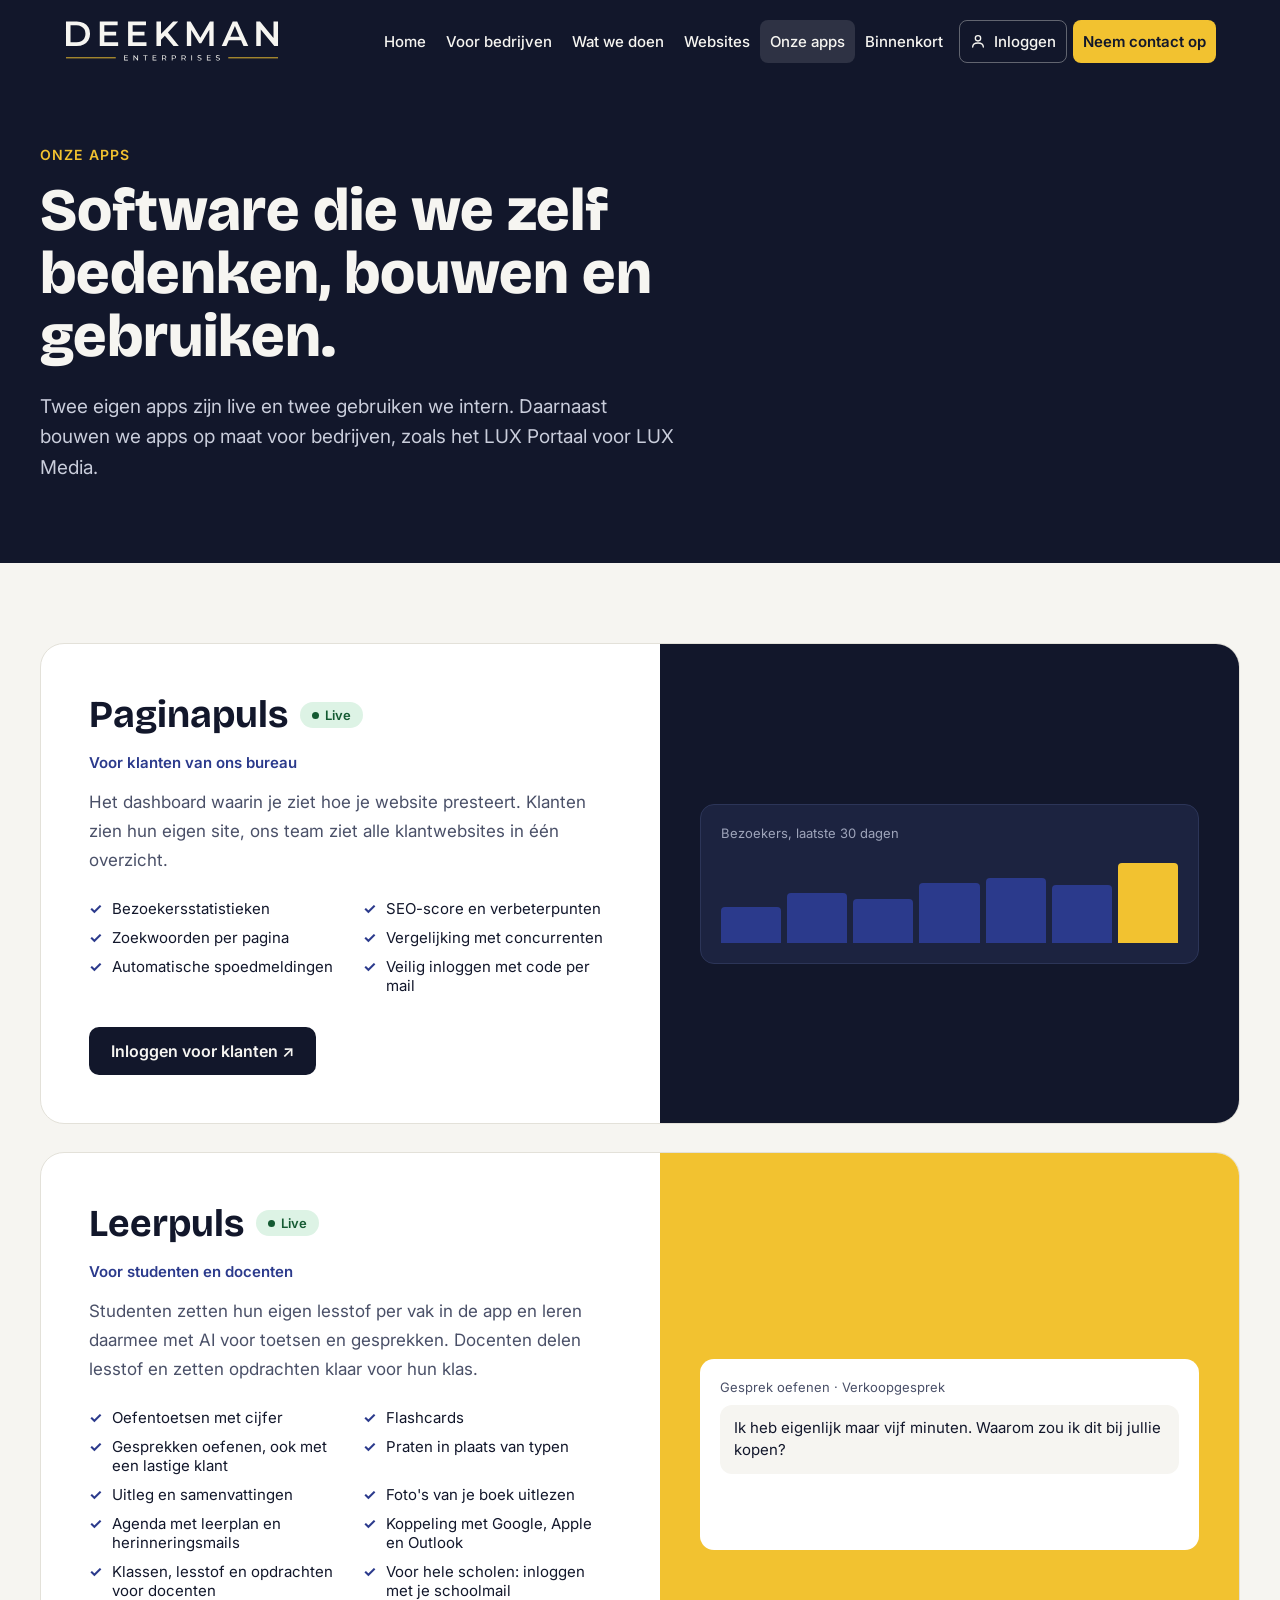
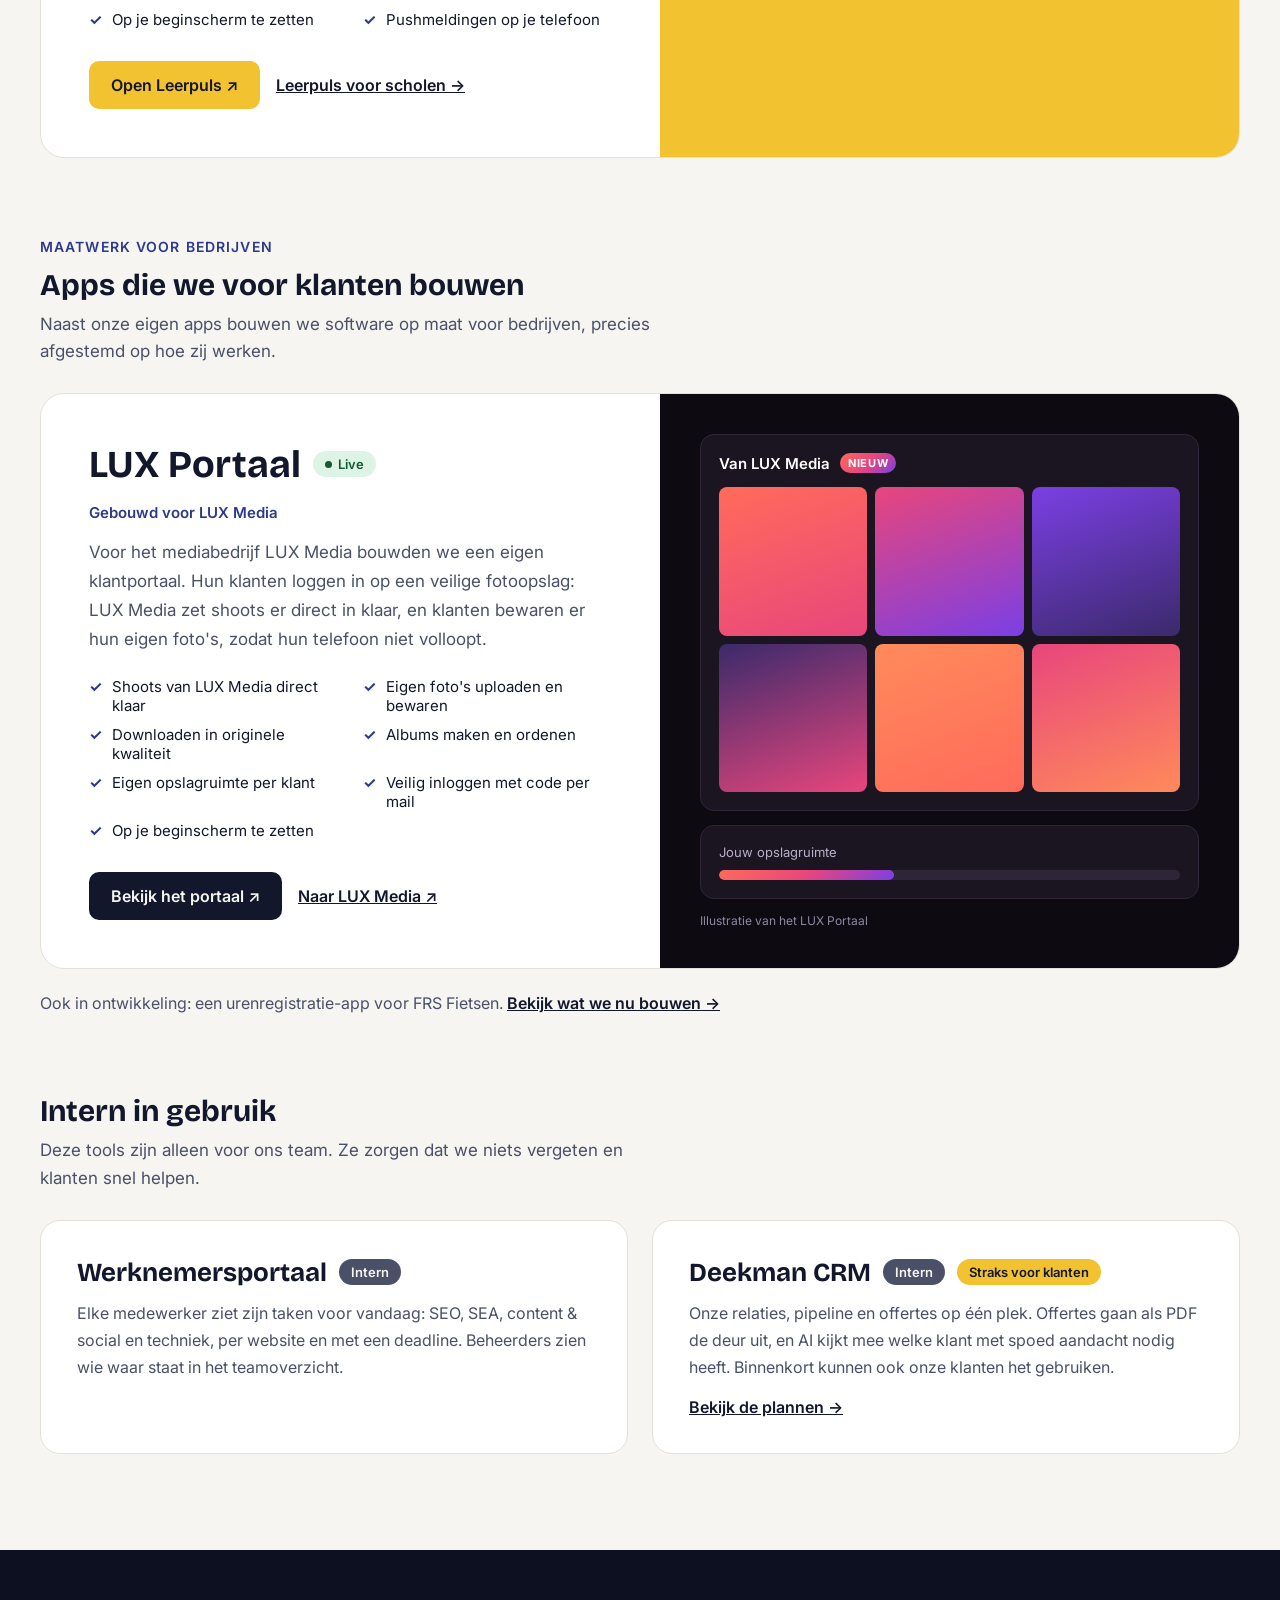
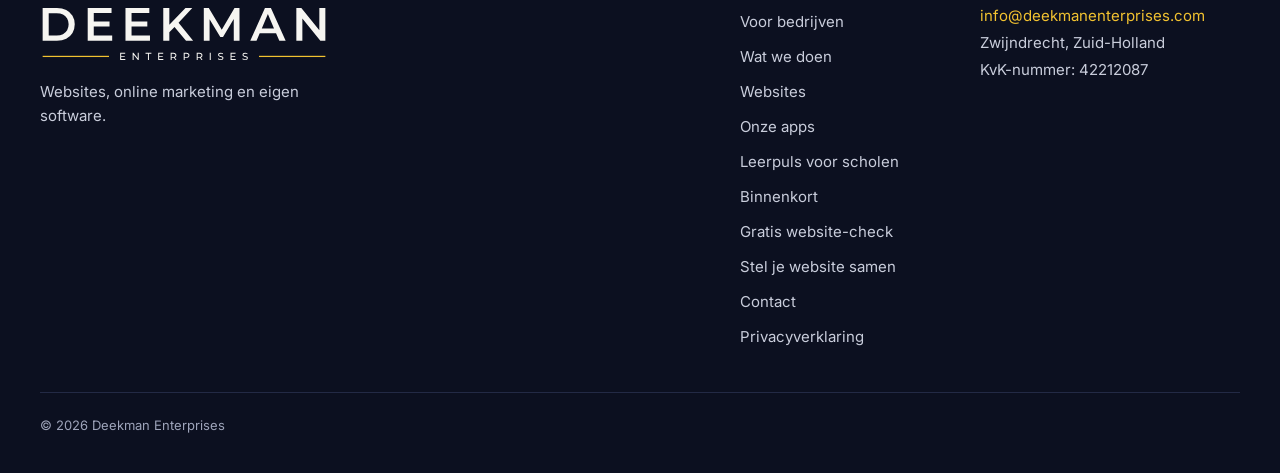
==== commit b05ef268: "Add files via upload" ====
--- a/apps.html
+++ b/apps.html
@@ -216,6 +216,7 @@
 <div style="flex: 0 1 260px; display: flex; flex-direction: column; gap: 8px">
 <a href="mailto:info@deekmanenterprises.com" style="color: #F2C230; text-decoration: none">info@deekmanenterprises.com</a>
 <span>Zwijndrecht, Zuid-Holland</span>
+<span>KvK-nummer: 42212087</span>
 </div>
 </div>
 <p style="max-width: 1200px; margin: 40px auto 0; padding-top: 24px; border-top: 1px solid #232A45; font-size: 13px; color: #9EA4BA">© 2026 Deekman Enterprises</p>
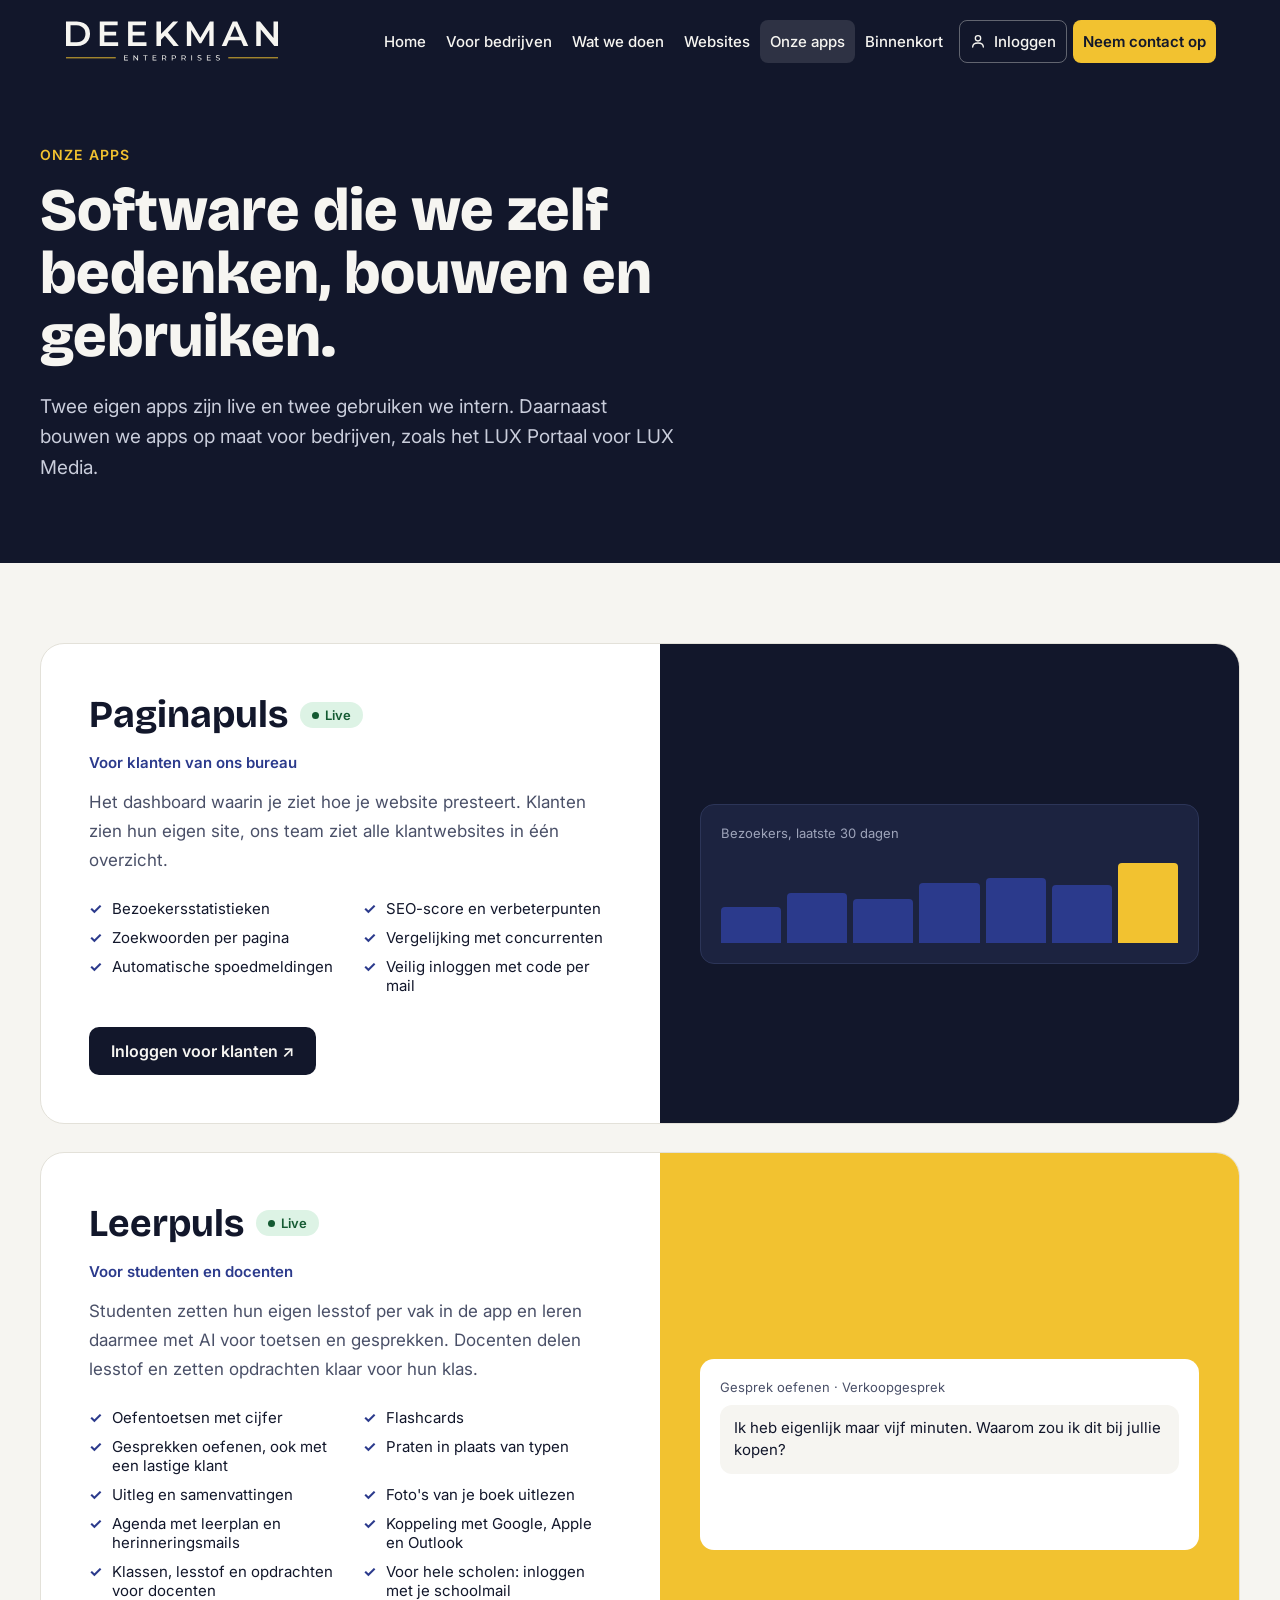
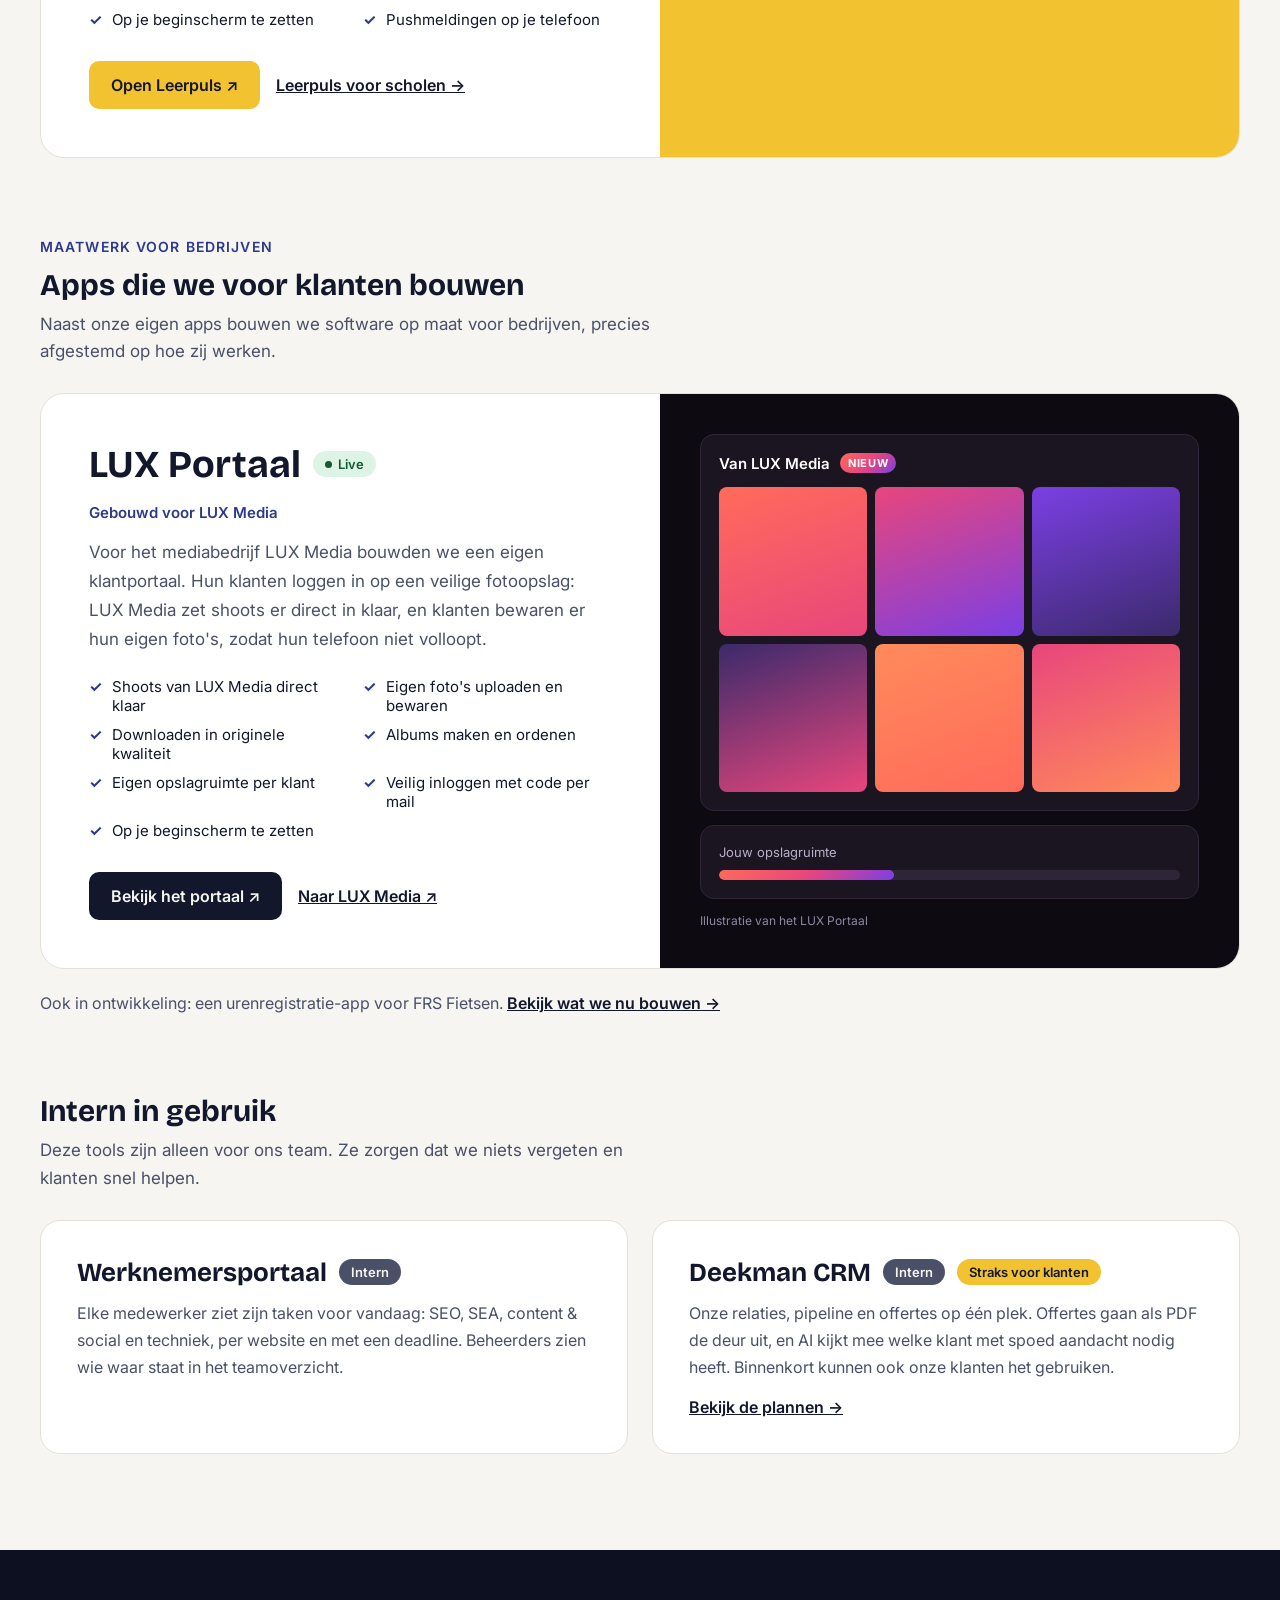
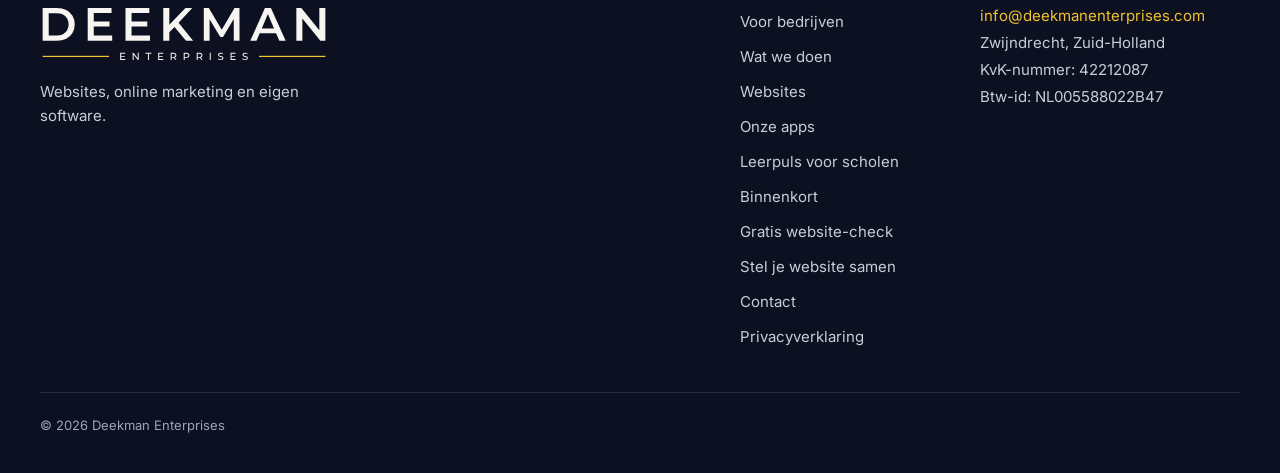
==== commit e01222c7: "Add files via upload" ====
--- a/apps.html
+++ b/apps.html
@@ -217,6 +217,7 @@
 <a href="mailto:info@deekmanenterprises.com" style="color: #F2C230; text-decoration: none">info@deekmanenterprises.com</a>
 <span>Zwijndrecht, Zuid-Holland</span>
 <span>KvK-nummer: 42212087</span>
+<span>Btw-id: NL005588022B47</span>
 </div>
 </div>
 <p style="max-width: 1200px; margin: 40px auto 0; padding-top: 24px; border-top: 1px solid #232A45; font-size: 13px; color: #9EA4BA">© 2026 Deekman Enterprises</p>
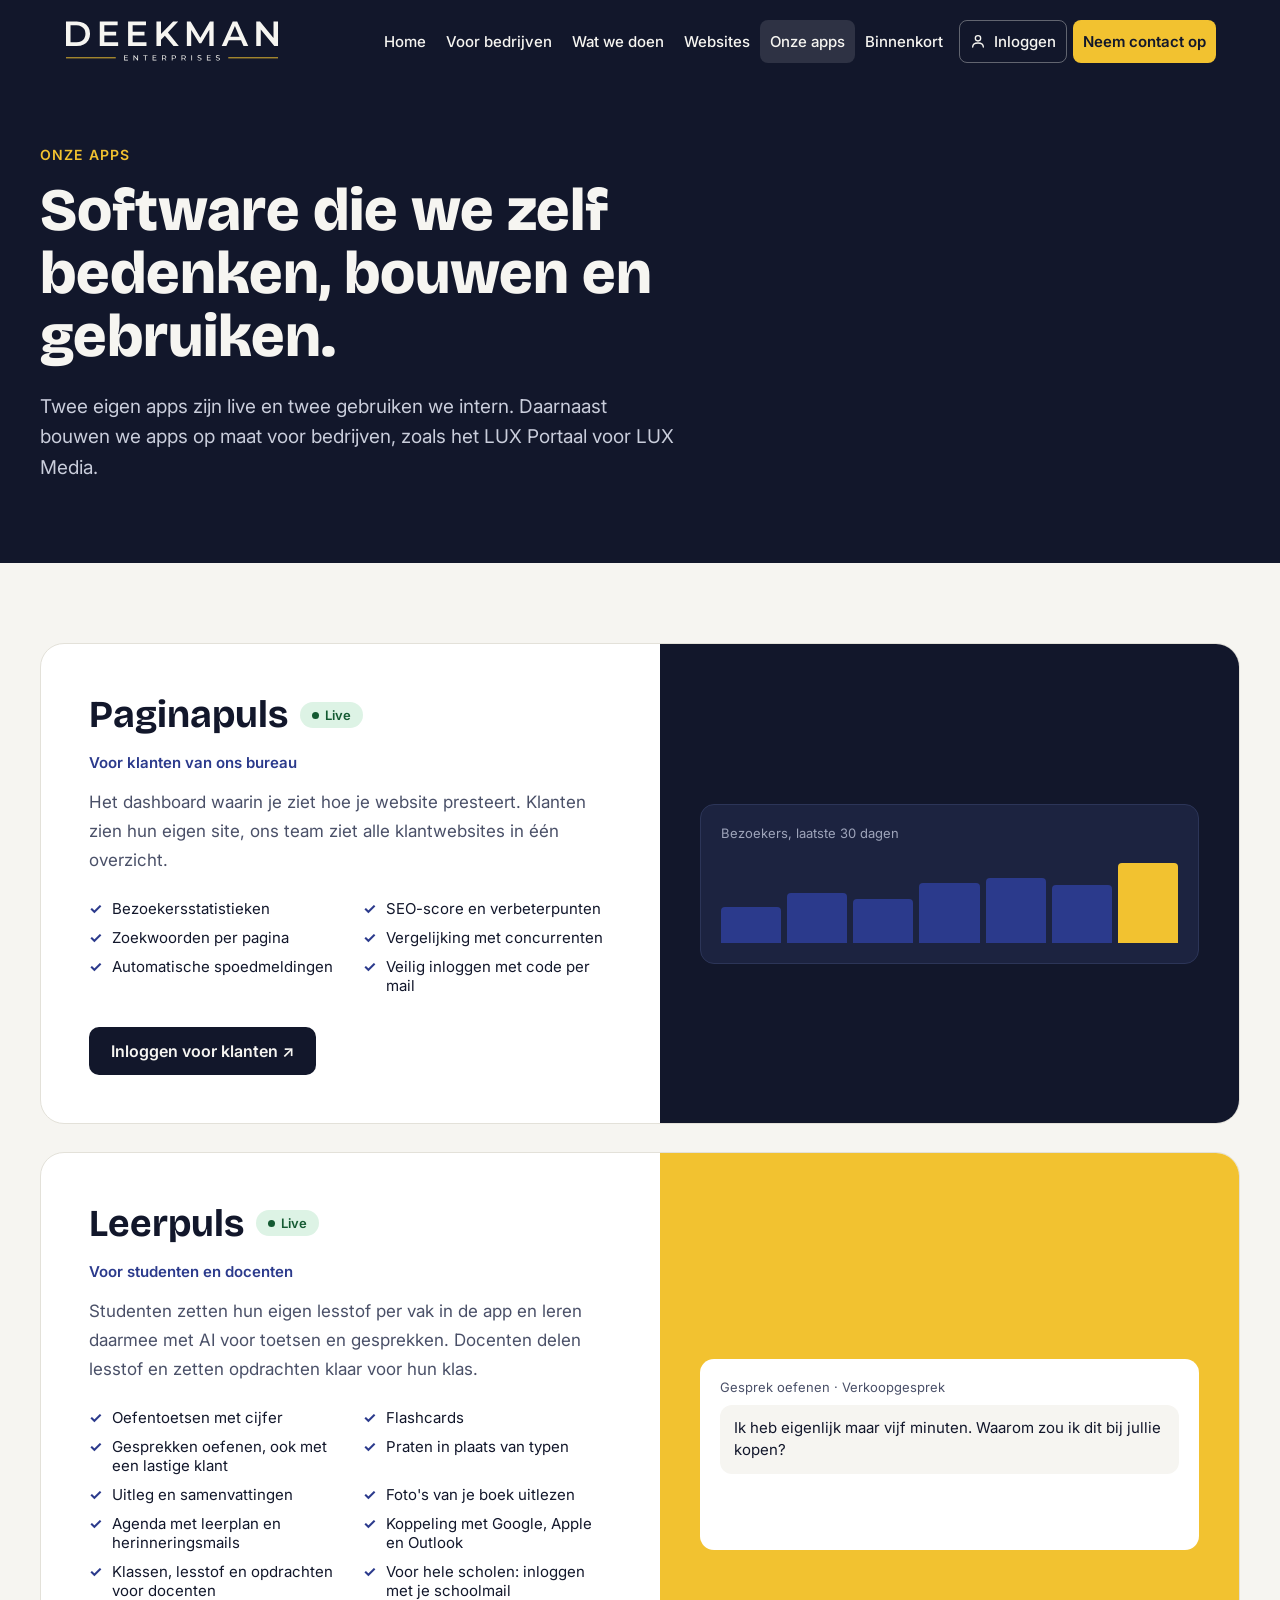
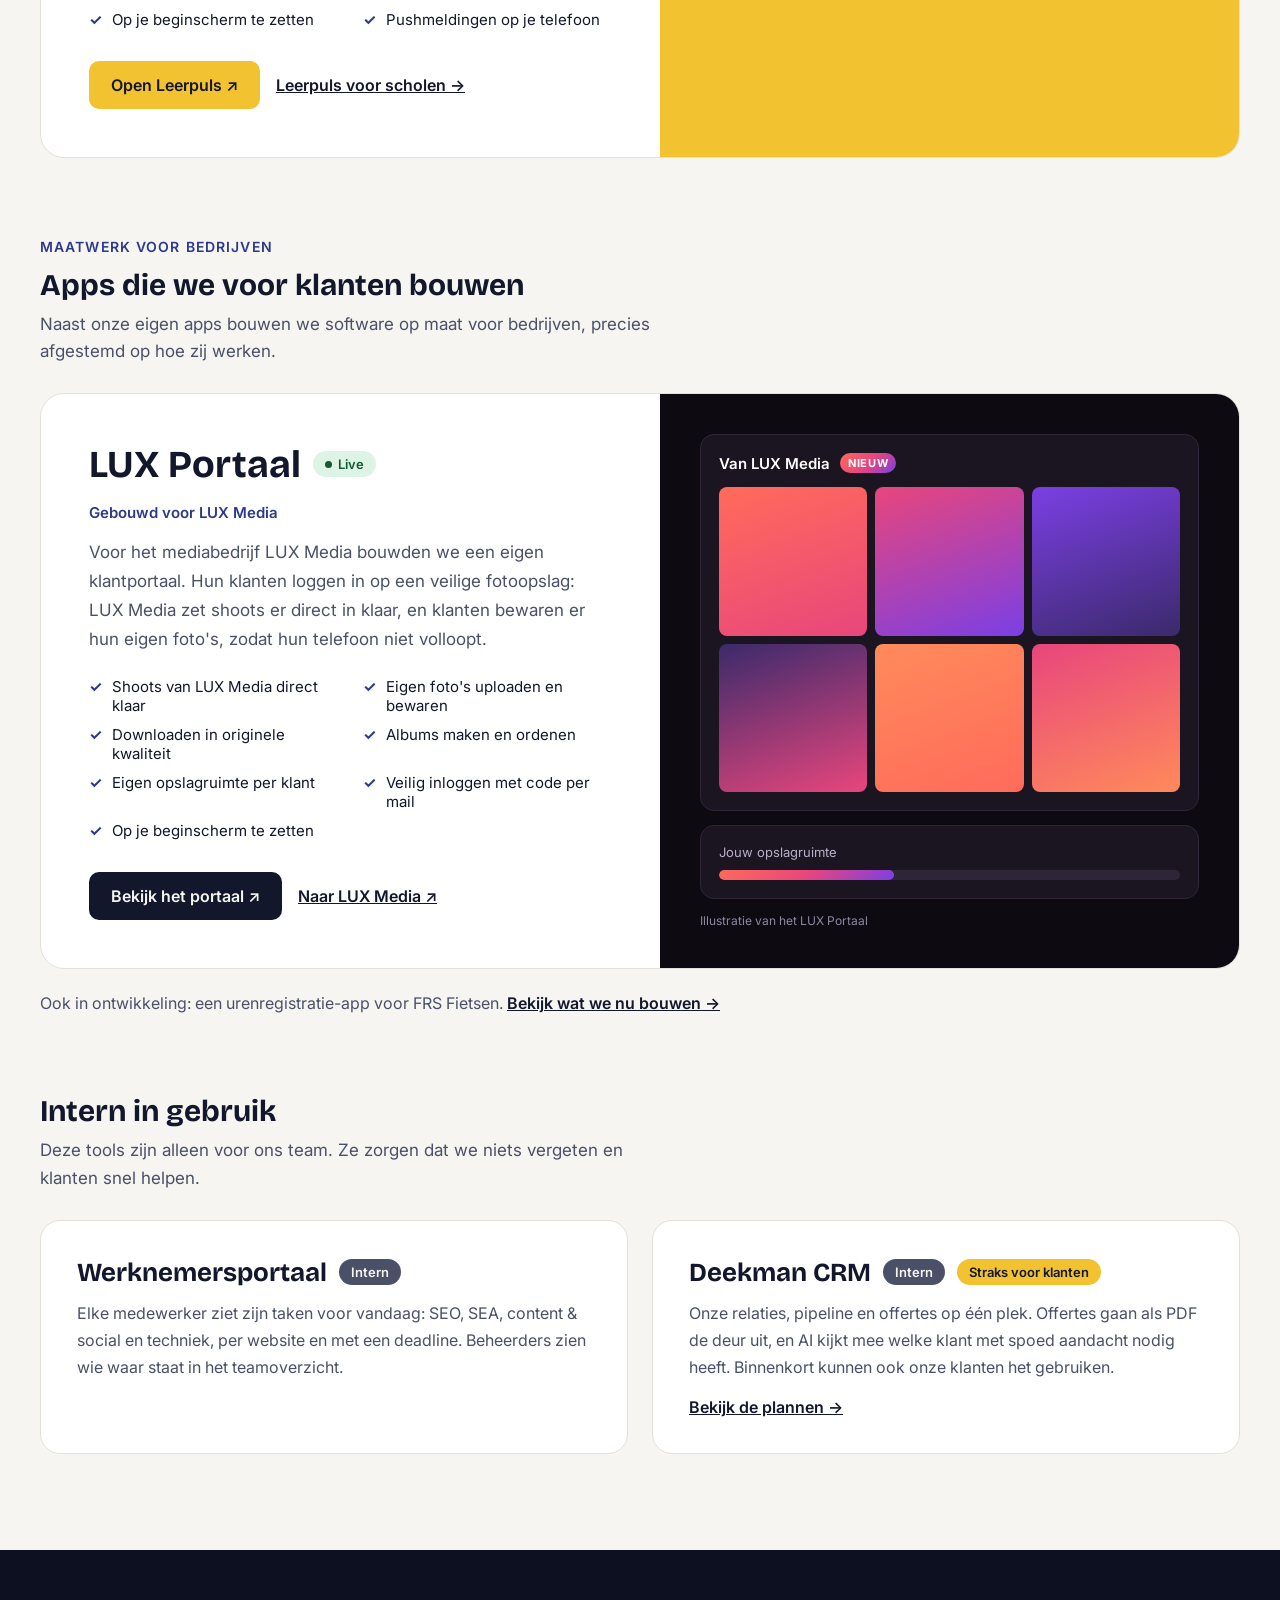
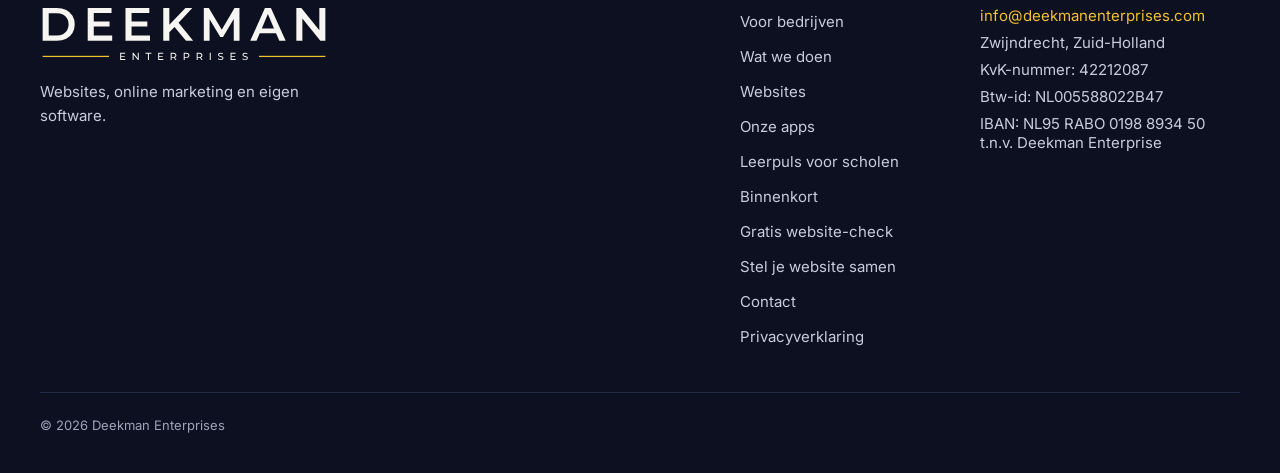
==== commit ee65c75b: "Add files via upload" ====
--- a/apps.html
+++ b/apps.html
@@ -218,6 +218,7 @@
 <span>Zwijndrecht, Zuid-Holland</span>
 <span>KvK-nummer: 42212087</span>
 <span>Btw-id: NL005588022B47</span>
+<span>IBAN: NL95 RABO 0198 8934 50 t.n.v. Deekman Enterprise</span>
 </div>
 </div>
 <p style="max-width: 1200px; margin: 40px auto 0; padding-top: 24px; border-top: 1px solid #232A45; font-size: 13px; color: #9EA4BA">© 2026 Deekman Enterprises</p>
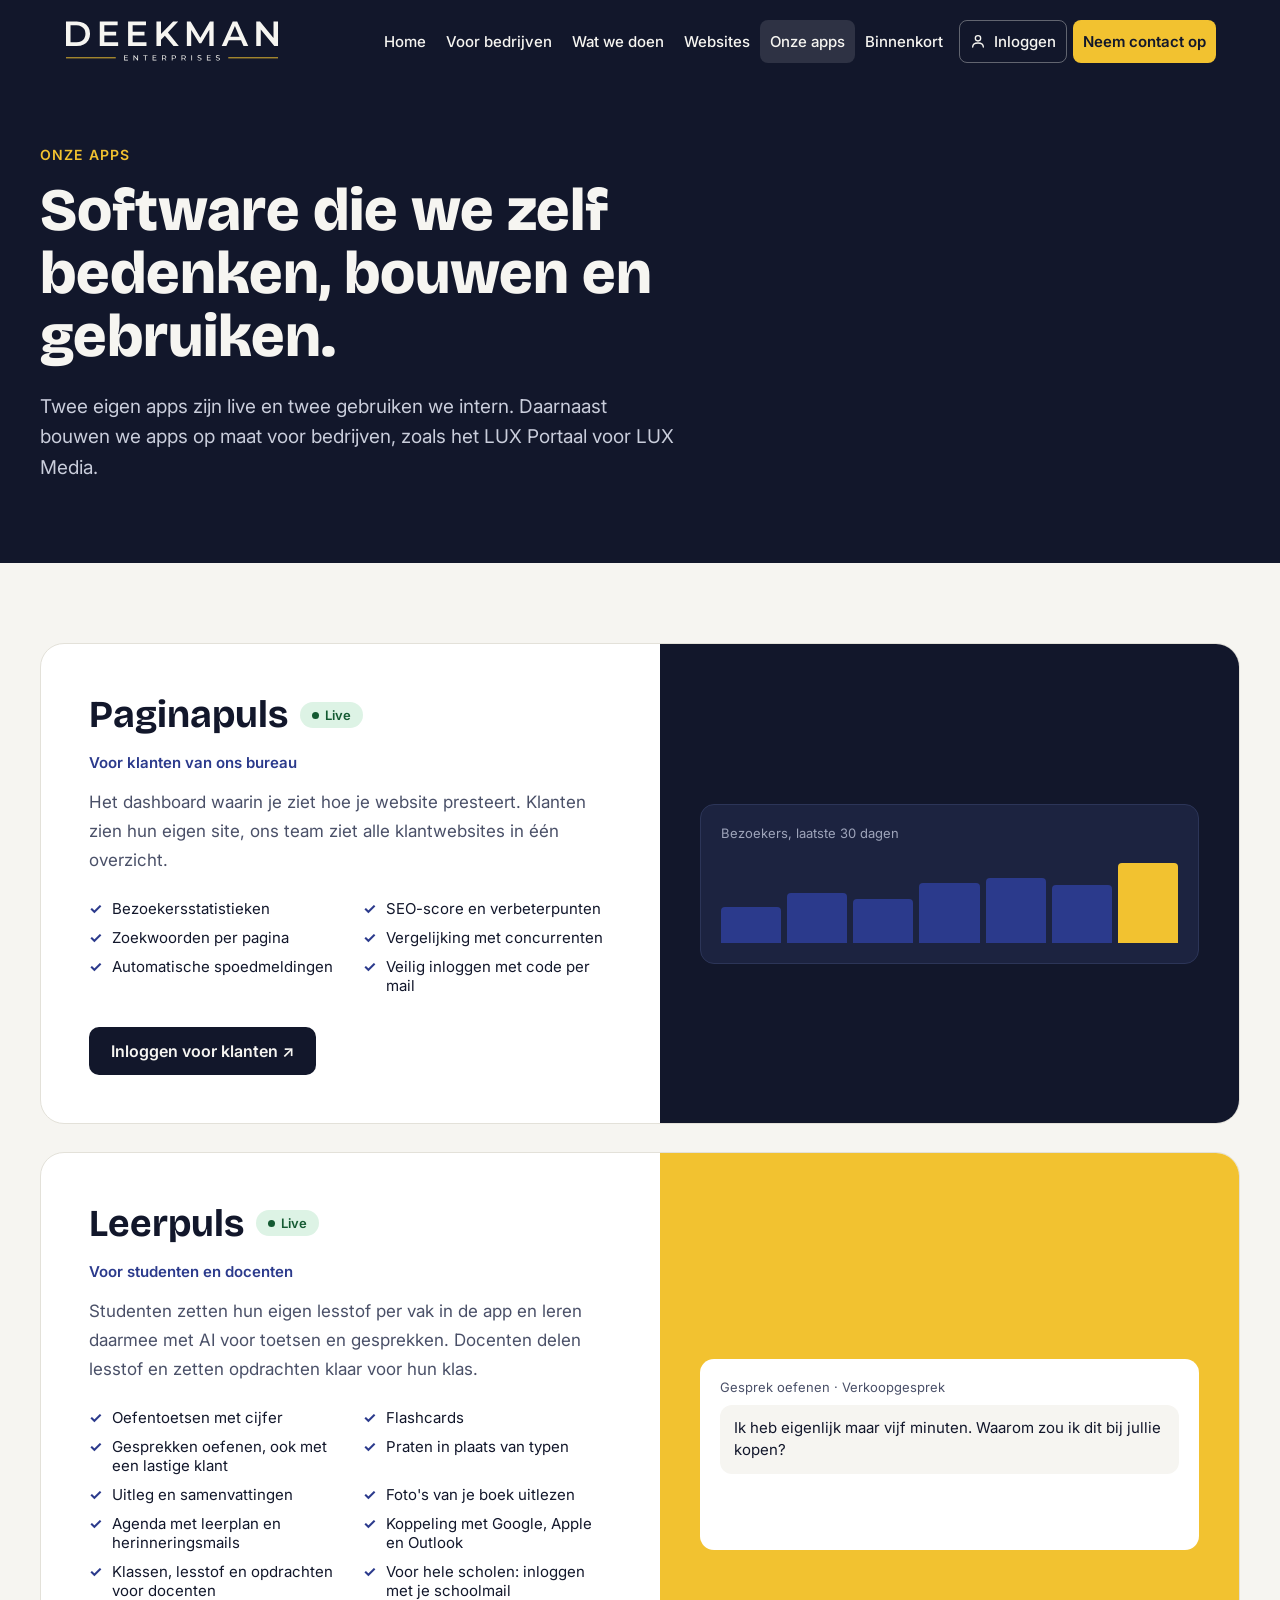
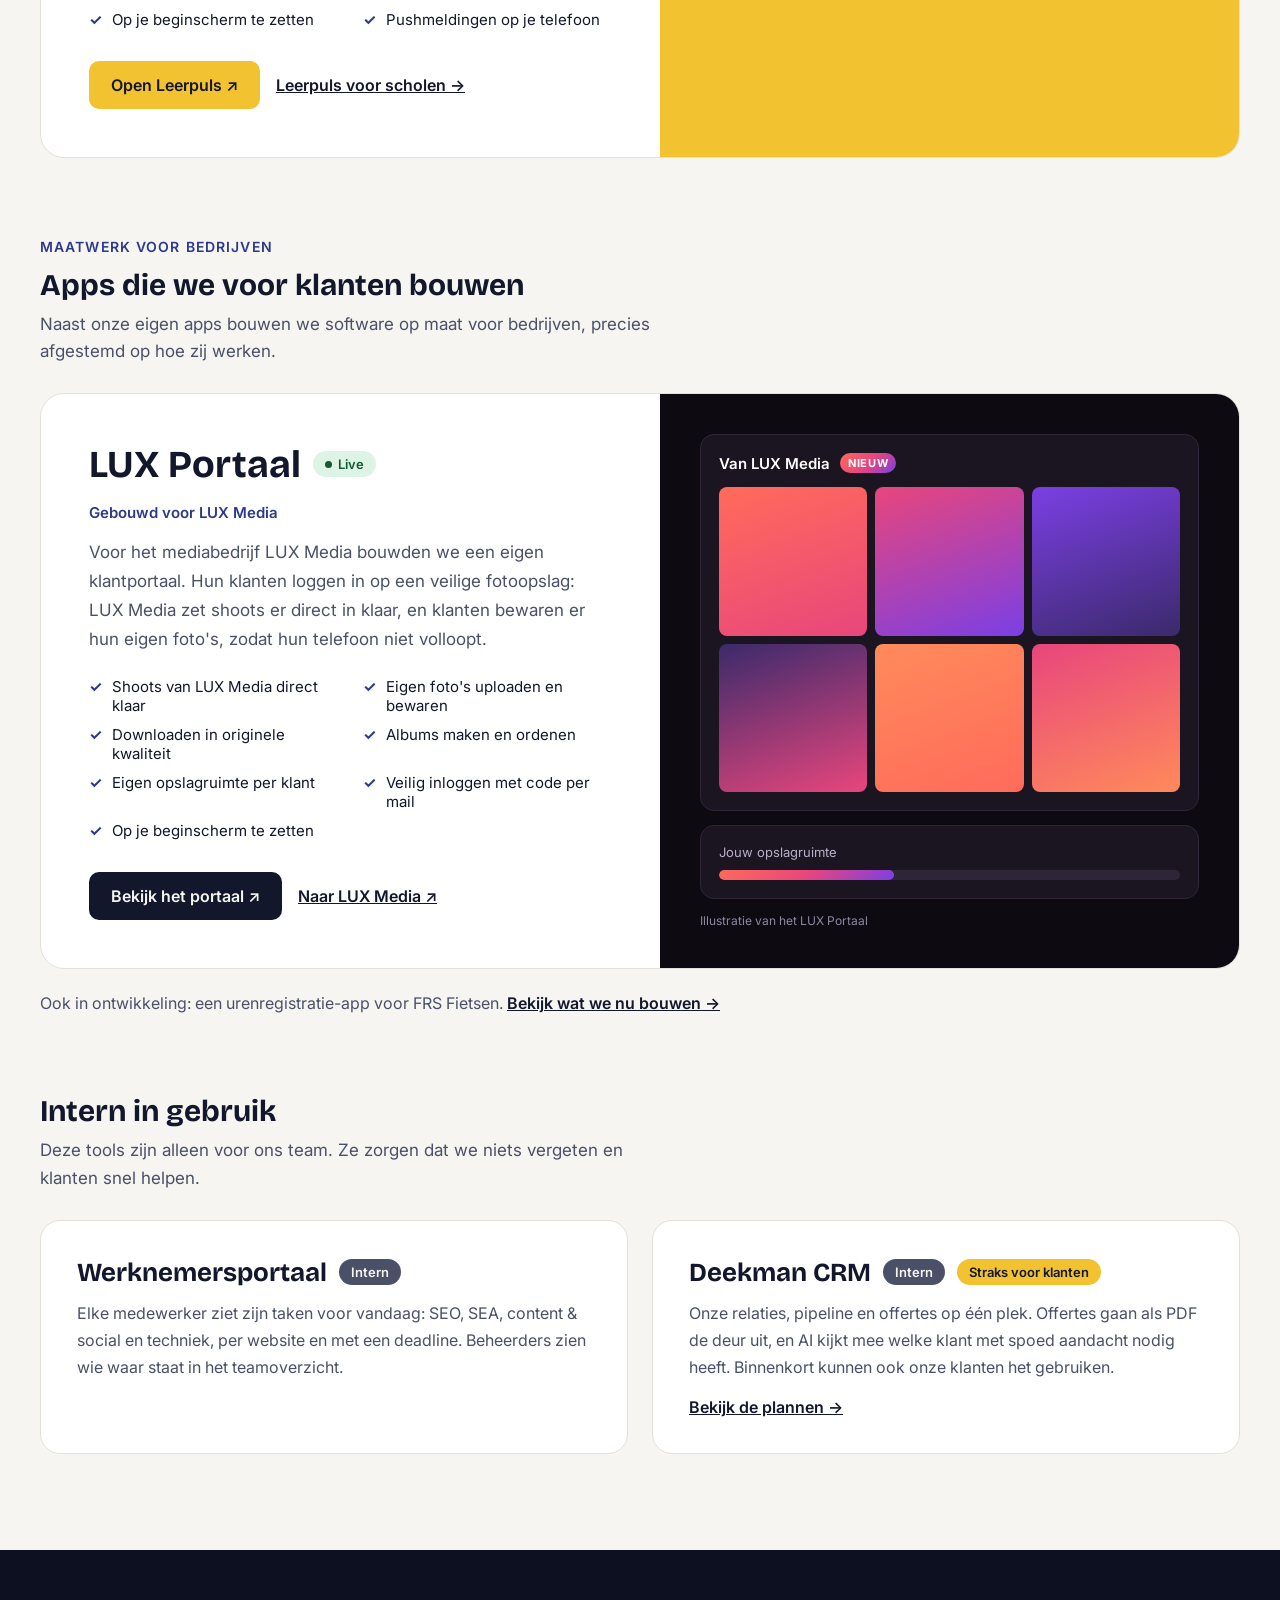
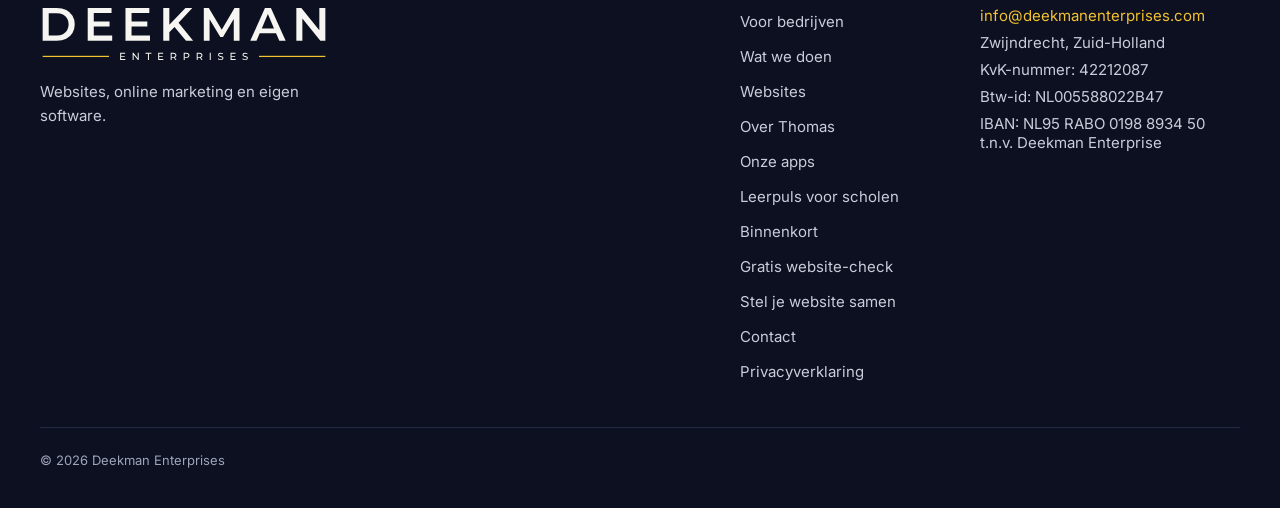
==== commit 9f5e9472: "Add files via upload" ====
--- a/apps.html
+++ b/apps.html
@@ -205,6 +205,7 @@
 <a href="voor-bedrijven.html" style="color: #C9CDDB; text-decoration: none; padding: 6px 0">Voor bedrijven</a>
 <a href="diensten.html" style="color: #C9CDDB; text-decoration: none; padding: 6px 0">Wat we doen</a>
 <a href="websites.html" style="color: #C9CDDB; text-decoration: none; padding: 6px 0">Websites</a>
+<a href="over-thomas.html" style="color: #C9CDDB; text-decoration: none; padding: 6px 0">Over Thomas</a>
 <a href="apps.html" style="color: #C9CDDB; text-decoration: none; padding: 6px 0">Onze apps</a>
 <a href="leerpuls-scholen.html" style="color: #C9CDDB; text-decoration: none; padding: 6px 0">Leerpuls voor scholen</a>
 <a href="binnenkort.html" style="color: #C9CDDB; text-decoration: none; padding: 6px 0">Binnenkort</a>
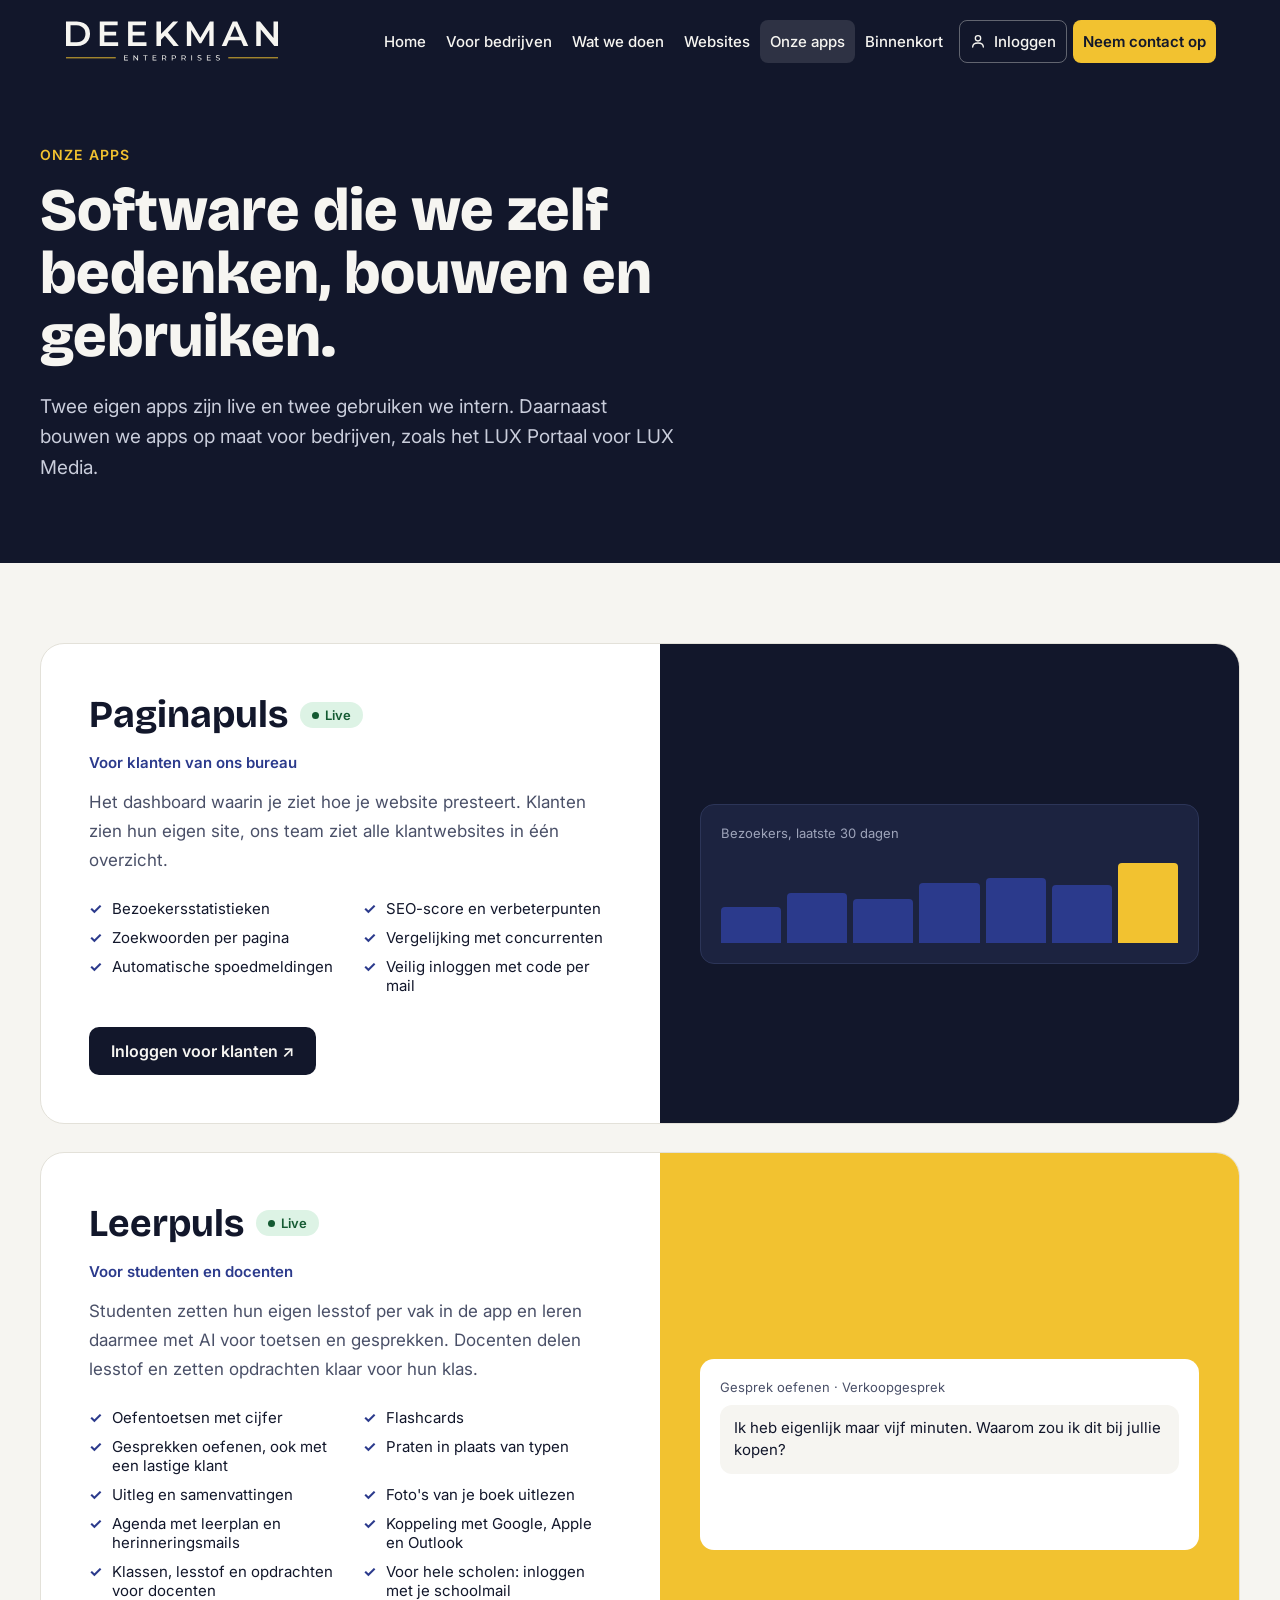
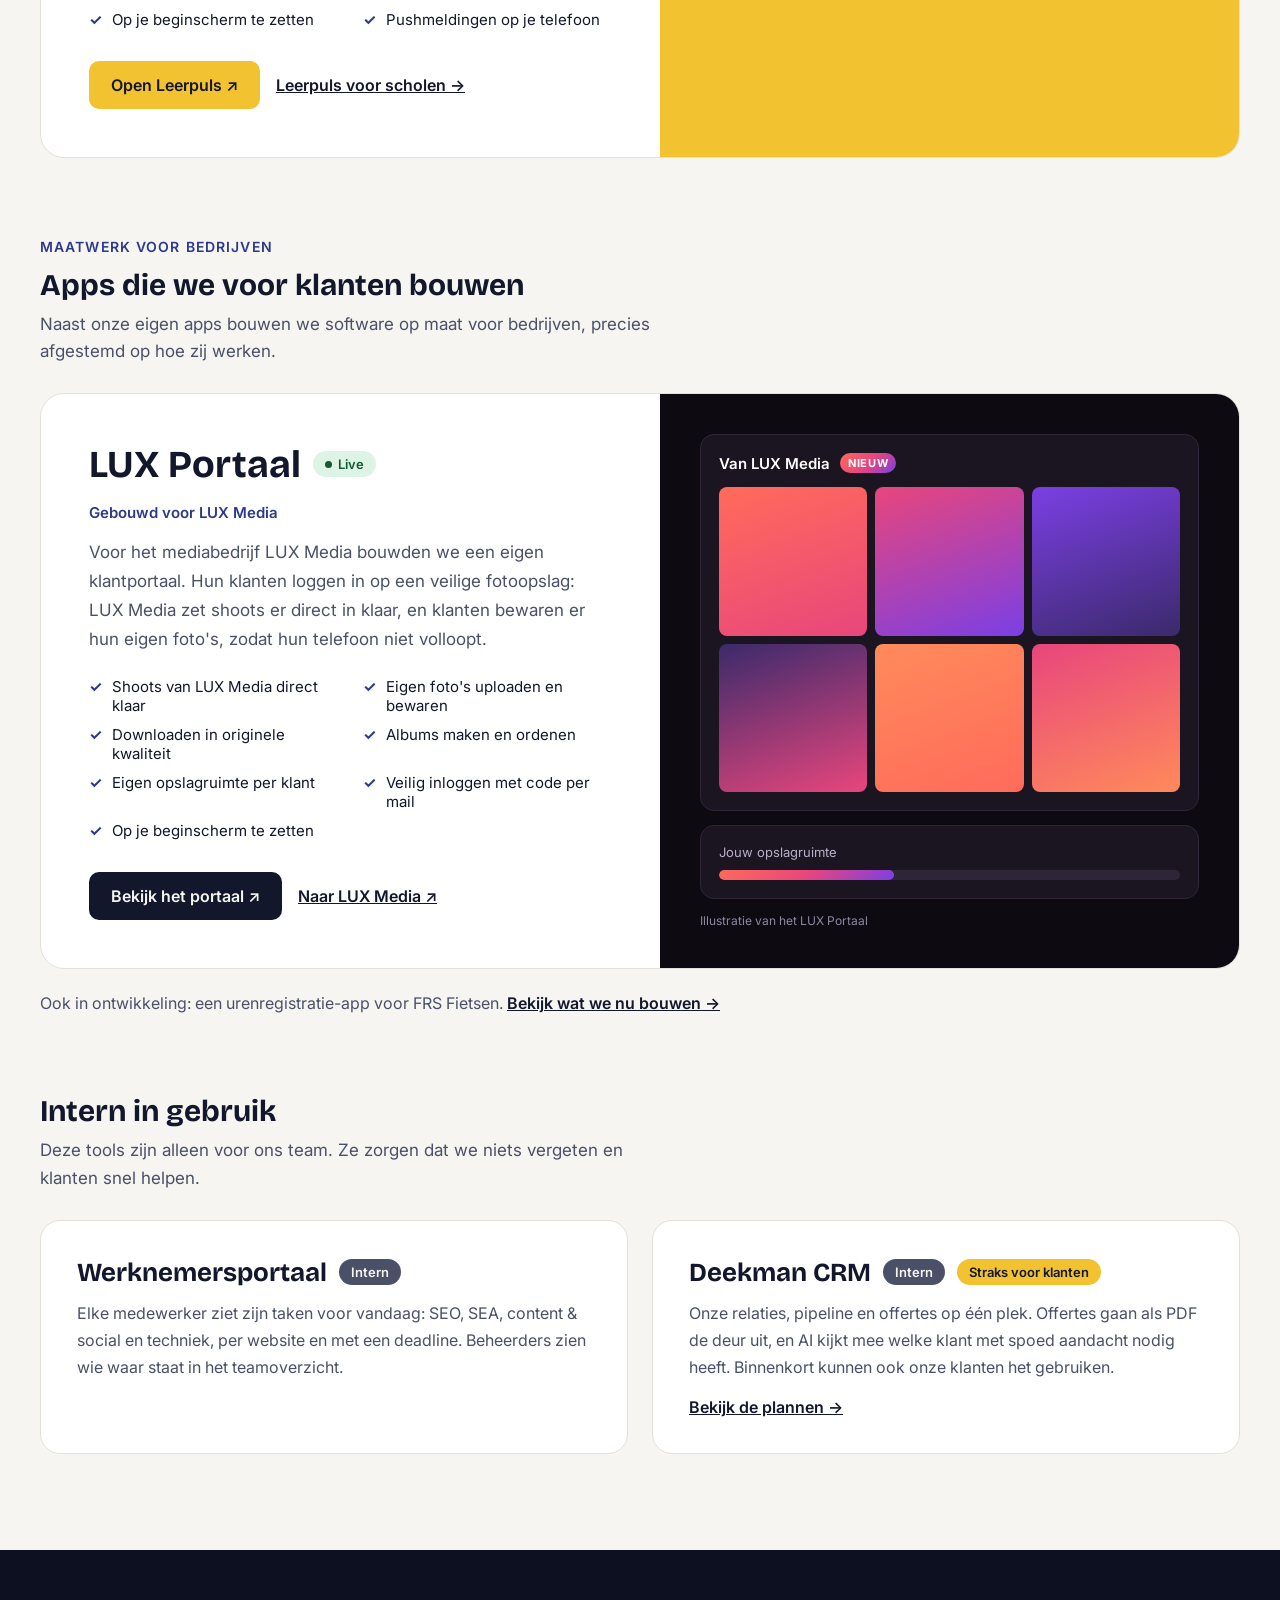
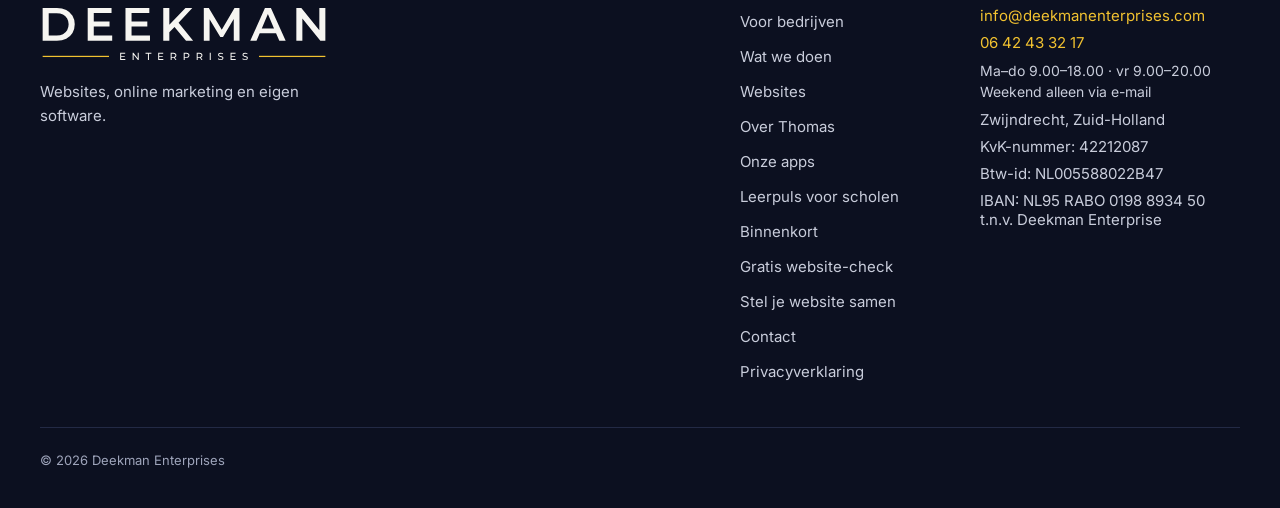
==== commit 2b8d447a: "Add files via upload" ====
--- a/apps.html
+++ b/apps.html
@@ -216,6 +216,8 @@
 </nav>
 <div style="flex: 0 1 260px; display: flex; flex-direction: column; gap: 8px">
 <a href="mailto:info@deekmanenterprises.com" style="color: #F2C230; text-decoration: none">info@deekmanenterprises.com</a>
+<a href="tel:+31642433217" style="color: #F2C230; text-decoration: none">06 42 43 32 17</a>
+<span style="font-size: 14px; line-height: 1.5">Ma–do 9.00–18.00 · vr 9.00–20.00<br>Weekend alleen via e-mail</span>
 <span>Zwijndrecht, Zuid-Holland</span>
 <span>KvK-nummer: 42212087</span>
 <span>Btw-id: NL005588022B47</span>
